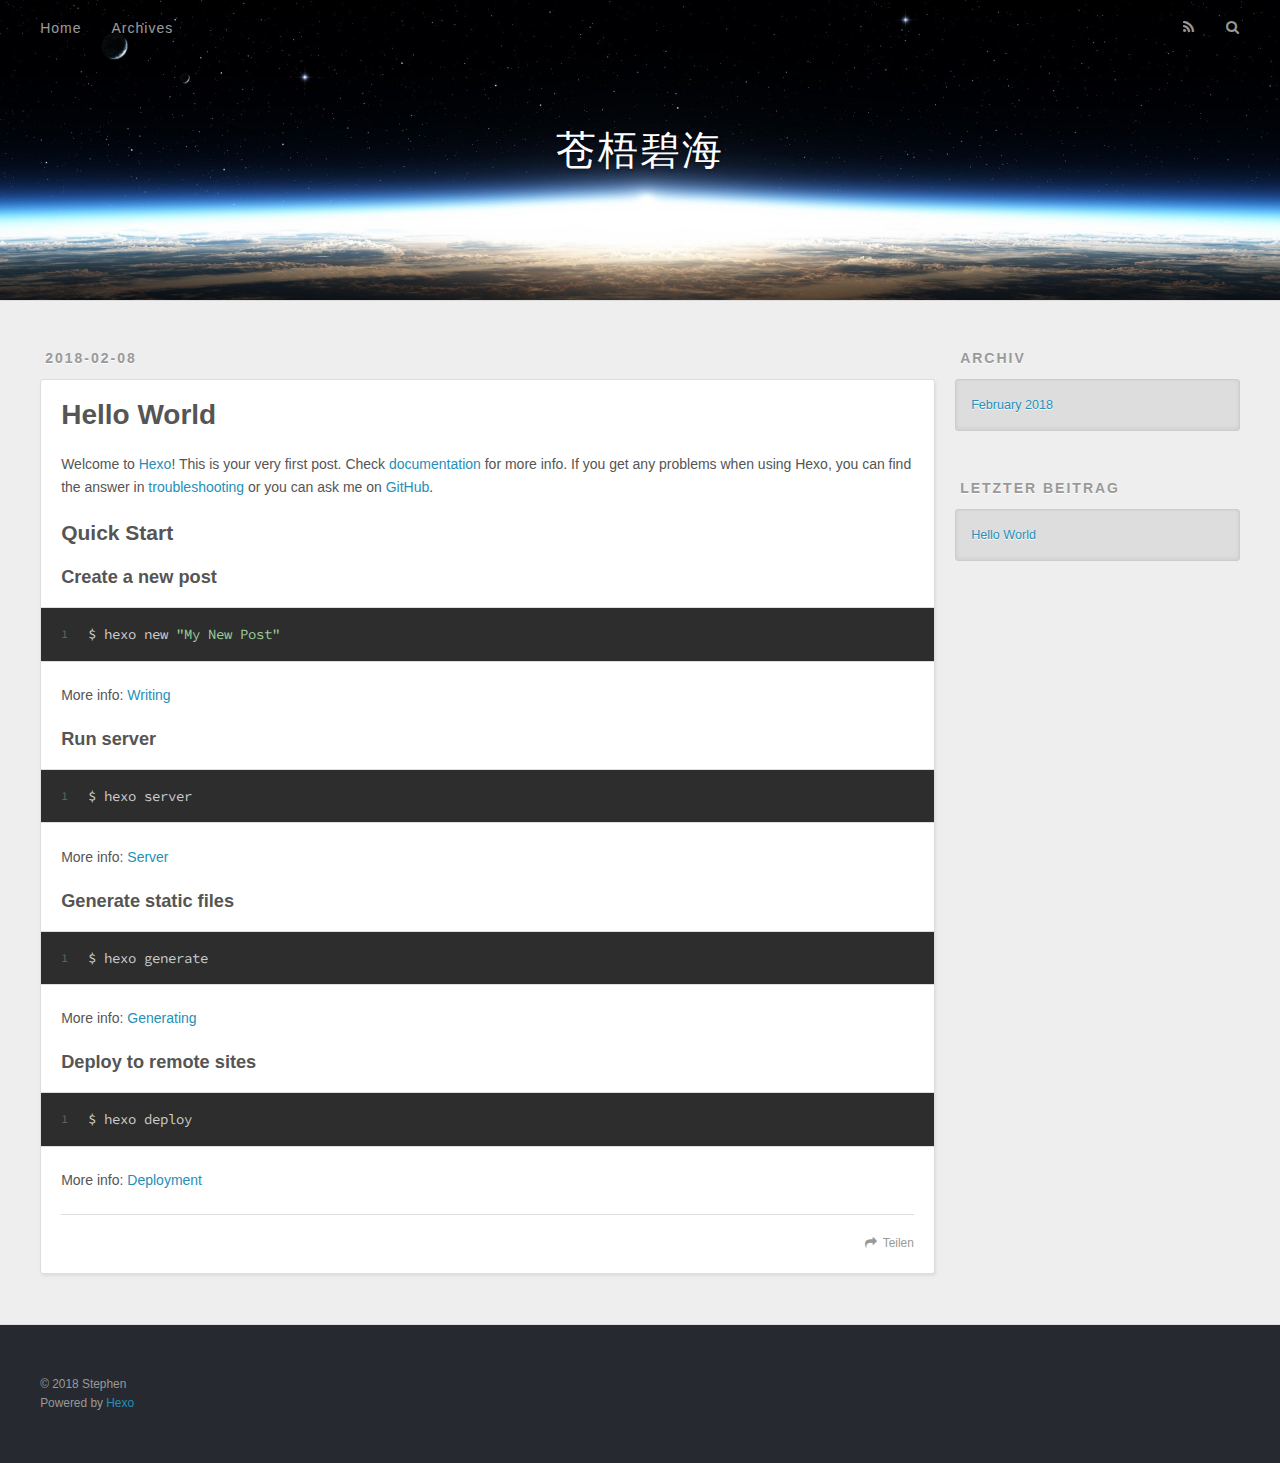
==== index.html @ 87d60677 "Site updated: 2018-02-08 06:42:34" ====
<!DOCTYPE html>
<html>
<head>
  <meta charset="utf-8">
  

  
  <title>苍梧碧海</title>
  <meta name="viewport" content="width=device-width, initial-scale=1, maximum-scale=1">
  <meta property="og:type" content="website">
<meta property="og:title" content="苍梧碧海">
<meta property="og:url" content="http://yoursite.com/index.html">
<meta property="og:site_name" content="苍梧碧海">
<meta name="twitter:card" content="summary">
<meta name="twitter:title" content="苍梧碧海">
  
    <link rel="alternate" href="/atom.xml" title="苍梧碧海" type="application/atom+xml">
  
  
    <link rel="icon" href="/favicon.png">
  
  
    <link href="//fonts.googleapis.com/css?family=Source+Code+Pro" rel="stylesheet" type="text/css">
  
  <link rel="stylesheet" href="/css/style.css">
</head>

<body>
  <div id="container">
    <div id="wrap">
      <header id="header">
  <div id="banner"></div>
  <div id="header-outer" class="outer">
    <div id="header-title" class="inner">
      <h1 id="logo-wrap">
        <a href="/" id="logo">苍梧碧海</a>
      </h1>
      
    </div>
    <div id="header-inner" class="inner">
      <nav id="main-nav">
        <a id="main-nav-toggle" class="nav-icon"></a>
        
          <a class="main-nav-link" href="/">Home</a>
        
          <a class="main-nav-link" href="/archives">Archives</a>
        
      </nav>
      <nav id="sub-nav">
        
          <a id="nav-rss-link" class="nav-icon" href="/atom.xml" title="RSS Feed"></a>
        
        <a id="nav-search-btn" class="nav-icon" title="Suche"></a>
      </nav>
      <div id="search-form-wrap">
        <form action="//google.com/search" method="get" accept-charset="UTF-8" class="search-form"><input type="search" name="q" class="search-form-input" placeholder="Search"><button type="submit" class="search-form-submit">&#xF002;</button><input type="hidden" name="sitesearch" value="http://yoursite.com"></form>
      </div>
    </div>
  </div>
</header>
      <div class="outer">
        <section id="main">
  
    <article id="post-hello-world" class="article article-type-post" itemscope itemprop="blogPost">
  <div class="article-meta">
    <a href="/2018/02/08/hello-world/" class="article-date">
  <time datetime="2018-02-08T14:35:52.456Z" itemprop="datePublished">2018-02-08</time>
</a>
    
  </div>
  <div class="article-inner">
    
    
      <header class="article-header">
        
  
    <h1 itemprop="name">
      <a class="article-title" href="/2018/02/08/hello-world/">Hello World</a>
    </h1>
  

      </header>
    
    <div class="article-entry" itemprop="articleBody">
      
        <p>Welcome to <a href="https://hexo.io/" target="_blank" rel="noopener">Hexo</a>! This is your very first post. Check <a href="https://hexo.io/docs/" target="_blank" rel="noopener">documentation</a> for more info. If you get any problems when using Hexo, you can find the answer in <a href="https://hexo.io/docs/troubleshooting.html" target="_blank" rel="noopener">troubleshooting</a> or you can ask me on <a href="https://github.com/hexojs/hexo/issues" target="_blank" rel="noopener">GitHub</a>.</p>
<h2 id="Quick-Start"><a href="#Quick-Start" class="headerlink" title="Quick Start"></a>Quick Start</h2><h3 id="Create-a-new-post"><a href="#Create-a-new-post" class="headerlink" title="Create a new post"></a>Create a new post</h3><figure class="highlight bash"><table><tr><td class="gutter"><pre><span class="line">1</span><br></pre></td><td class="code"><pre><span class="line">$ hexo new <span class="string">"My New Post"</span></span><br></pre></td></tr></table></figure>
<p>More info: <a href="https://hexo.io/docs/writing.html" target="_blank" rel="noopener">Writing</a></p>
<h3 id="Run-server"><a href="#Run-server" class="headerlink" title="Run server"></a>Run server</h3><figure class="highlight bash"><table><tr><td class="gutter"><pre><span class="line">1</span><br></pre></td><td class="code"><pre><span class="line">$ hexo server</span><br></pre></td></tr></table></figure>
<p>More info: <a href="https://hexo.io/docs/server.html" target="_blank" rel="noopener">Server</a></p>
<h3 id="Generate-static-files"><a href="#Generate-static-files" class="headerlink" title="Generate static files"></a>Generate static files</h3><figure class="highlight bash"><table><tr><td class="gutter"><pre><span class="line">1</span><br></pre></td><td class="code"><pre><span class="line">$ hexo generate</span><br></pre></td></tr></table></figure>
<p>More info: <a href="https://hexo.io/docs/generating.html" target="_blank" rel="noopener">Generating</a></p>
<h3 id="Deploy-to-remote-sites"><a href="#Deploy-to-remote-sites" class="headerlink" title="Deploy to remote sites"></a>Deploy to remote sites</h3><figure class="highlight bash"><table><tr><td class="gutter"><pre><span class="line">1</span><br></pre></td><td class="code"><pre><span class="line">$ hexo deploy</span><br></pre></td></tr></table></figure>
<p>More info: <a href="https://hexo.io/docs/deployment.html" target="_blank" rel="noopener">Deployment</a></p>

      
    </div>
    <footer class="article-footer">
      <a data-url="http://yoursite.com/2018/02/08/hello-world/" data-id="cjdem409n00002yjxhr5o41yg" class="article-share-link">Teilen</a>
      
      
    </footer>
  </div>
  
</article>


  


</section>
        
          <aside id="sidebar">
  
    

  
    

  
    
  
    
  <div class="widget-wrap">
    <h3 class="widget-title">Archiv</h3>
    <div class="widget">
      <ul class="archive-list"><li class="archive-list-item"><a class="archive-list-link" href="/archives/2018/02/">February 2018</a></li></ul>
    </div>
  </div>


  
    
  <div class="widget-wrap">
    <h3 class="widget-title">letzter Beitrag</h3>
    <div class="widget">
      <ul>
        
          <li>
            <a href="/2018/02/08/hello-world/">Hello World</a>
          </li>
        
      </ul>
    </div>
  </div>

  
</aside>
        
      </div>
      <footer id="footer">
  
  <div class="outer">
    <div id="footer-info" class="inner">
      &copy; 2018 Stephen<br>
      Powered by <a href="http://hexo.io/" target="_blank">Hexo</a>
    </div>
  </div>
</footer>
    </div>
    <nav id="mobile-nav">
  
    <a href="/" class="mobile-nav-link">Home</a>
  
    <a href="/archives" class="mobile-nav-link">Archives</a>
  
</nav>
    

<script src="//ajax.googleapis.com/ajax/libs/jquery/2.0.3/jquery.min.js"></script>


  <link rel="stylesheet" href="/fancybox/jquery.fancybox.css">
  <script src="/fancybox/jquery.fancybox.pack.js"></script>


<script src="/js/script.js"></script>



  </div>
</body>
</html>
---- css/style.css ----
body {
  width: 100%;
}
body:before,
body:after {
  content: "";
  display: table;
}
body:after {
  clear: both;
}
html,
body,
div,
span,
applet,
object,
iframe,
h1,
h2,
h3,
h4,
h5,
h6,
p,
blockquote,
pre,
a,
abbr,
acronym,
address,
big,
cite,
code,
del,
dfn,
em,
img,
ins,
kbd,
q,
s,
samp,
small,
strike,
strong,
sub,
sup,
tt,
var,
dl,
dt,
dd,
ol,
ul,
li,
fieldset,
form,
label,
legend,
table,
caption,
tbody,
tfoot,
thead,
tr,
th,
td {
  margin: 0;
  padding: 0;
  border: 0;
  outline: 0;
  font-weight: inherit;
  font-style: inherit;
  font-family: inherit;
  font-size: 100%;
  vertical-align: baseline;
}
body {
  line-height: 1;
  color: #000;
  background: #fff;
}
ol,
ul {
  list-style: none;
}
table {
  border-collapse: separate;
  border-spacing: 0;
  vertical-align: middle;
}
caption,
th,
td {
  text-align: left;
  font-weight: normal;
  vertical-align: middle;
}
a img {
  border: none;
}
input,
button {
  margin: 0;
  padding: 0;
}
input::-moz-focus-inner,
button::-moz-focus-inner {
  border: 0;
  padding: 0;
}
@font-face {
  font-family: FontAwesome;
  font-style: normal;
  font-weight: normal;
  src: url("fonts/fontawesome-webfont.eot?v=#4.0.3");
  src: url("fonts/fontawesome-webfont.eot?#iefix&v=#4.0.3") format("embedded-opentype"), url("fonts/fontawesome-webfont.woff?v=#4.0.3") format("woff"), url("fonts/fontawesome-webfont.ttf?v=#4.0.3") format("truetype"), url("fonts/fontawesome-webfont.svg#fontawesomeregular?v=#4.0.3") format("svg");
}
html,
body,
#container {
  height: 100%;
}
body {
  background: #eee;
  font: 14px -apple-system, BlinkMacSystemFont, "Segoe UI", "Roboto", "Oxygen", "Ubuntu", "Cantarell", "Fira Sans", "Droid Sans", "Helvetica Neue", sans-serif;
  -webkit-text-size-adjust: 100%;
}
.outer {
  max-width: 1220px;
  margin: 0 auto;
  padding: 0 20px;
}
.outer:before,
.outer:after {
  content: "";
  display: table;
}
.outer:after {
  clear: both;
}
.inner {
  display: inline;
  float: left;
  width: 98.33333333333333%;
  margin: 0 0.833333333333333%;
}
.left,
.alignleft {
  float: left;
}
.right,
.alignright {
  float: right;
}
.clear {
  clear: both;
}
#container {
  position: relative;
}
.mobile-nav-on {
  overflow: hidden;
}
#wrap {
  height: 100%;
  width: 100%;
  position: absolute;
  top: 0;
  left: 0;
  -webkit-transition: 0.2s ease-out;
  -moz-transition: 0.2s ease-out;
  -ms-transition: 0.2s ease-out;
  transition: 0.2s ease-out;
  z-index: 1;
  background: #eee;
}
.mobile-nav-on #wrap {
  left: 280px;
}
@media screen and (min-width: 768px) {
  #main {
    display: inline;
    float: left;
    width: 73.33333333333333%;
    margin: 0 0.833333333333333%;
  }
}
.article-date,
.article-category-link,
.archive-year,
.widget-title {
  text-decoration: none;
  text-transform: uppercase;
  letter-spacing: 2px;
  color: #999;
  margin-bottom: 1em;
  margin-left: 5px;
  line-height: 1em;
  text-shadow: 0 1px #fff;
  font-weight: bold;
}
.article-inner,
.archive-article-inner {
  background: #fff;
  -webkit-box-shadow: 1px 2px 3px #ddd;
  box-shadow: 1px 2px 3px #ddd;
  border: 1px solid #ddd;
  border-radius: 3px;
}
.article-entry h1,
.widget h1 {
  font-size: 2em;
}
.article-entry h2,
.widget h2 {
  font-size: 1.5em;
}
.article-entry h3,
.widget h3 {
  font-size: 1.3em;
}
.article-entry h4,
.widget h4 {
  font-size: 1.2em;
}
.article-entry h5,
.widget h5 {
  font-size: 1em;
}
.article-entry h6,
.widget h6 {
  font-size: 1em;
  color: #999;
}
.article-entry hr,
.widget hr {
  border: 1px dashed #ddd;
}
.article-entry strong,
.widget strong {
  font-weight: bold;
}
.article-entry em,
.widget em,
.article-entry cite,
.widget cite {
  font-style: italic;
}
.article-entry sup,
.widget sup,
.article-entry sub,
.widget sub {
  font-size: 0.75em;
  line-height: 0;
  position: relative;
  vertical-align: baseline;
}
.article-entry sup,
.widget sup {
  top: -0.5em;
}
.article-entry sub,
.widget sub {
  bottom: -0.2em;
}
.article-entry small,
.widget small {
  font-size: 0.85em;
}
.article-entry acronym,
.widget acronym,
.article-entry abbr,
.widget abbr {
  border-bottom: 1px dotted;
}
.article-entry ul,
.widget ul,
.article-entry ol,
.widget ol,
.article-entry dl,
.widget dl {
  margin: 0 20px;
  line-height: 1.6em;
}
.article-entry ul ul,
.widget ul ul,
.article-entry ol ul,
.widget ol ul,
.article-entry ul ol,
.widget ul ol,
.article-entry ol ol,
.widget ol ol {
  margin-top: 0;
  margin-bottom: 0;
}
.article-entry ul,
.widget ul {
  list-style: disc;
}
.article-entry ol,
.widget ol {
  list-style: decimal;
}
.article-entry dt,
.widget dt {
  font-weight: bold;
}
#header {
  height: 300px;
  position: relative;
  border-bottom: 1px solid #ddd;
}
#header:before,
#header:after {
  content: "";
  position: absolute;
  left: 0;
  right: 0;
  height: 40px;
}
#header:before {
  top: 0;
  background: -webkit-linear-gradient(rgba(0,0,0,0.2), transparent);
  background: -moz-linear-gradient(rgba(0,0,0,0.2), transparent);
  background: -ms-linear-gradient(rgba(0,0,0,0.2), transparent);
  background: linear-gradient(rgba(0,0,0,0.2), transparent);
}
#header:after {
  bottom: 0;
  background: -webkit-linear-gradient(transparent, rgba(0,0,0,0.2));
  background: -moz-linear-gradient(transparent, rgba(0,0,0,0.2));
  background: -ms-linear-gradient(transparent, rgba(0,0,0,0.2));
  background: linear-gradient(transparent, rgba(0,0,0,0.2));
}
#header-outer {
  height: 100%;
  position: relative;
}
#header-inner {
  position: relative;
  overflow: hidden;
}
#banner {
  position: absolute;
  top: 0;
  left: 0;
  width: 100%;
  height: 100%;
  background: url("images/banner.jpg") center #000;
  -webkit-background-size: cover;
  -moz-background-size: cover;
  background-size: cover;
  z-index: -1;
}
#header-title {
  text-align: center;
  height: 40px;
  position: absolute;
  top: 50%;
  left: 0;
  margin-top: -20px;
}
#logo,
#subtitle {
  text-decoration: none;
  color: #fff;
  font-weight: 300;
  text-shadow: 0 1px 4px rgba(0,0,0,0.3);
}
#logo {
  font-size: 40px;
  line-height: 40px;
  letter-spacing: 2px;
}
#subtitle {
  font-size: 16px;
  line-height: 16px;
  letter-spacing: 1px;
}
#subtitle-wrap {
  margin-top: 16px;
}
#main-nav {
  float: left;
  margin-left: -15px;
}
.nav-icon,
.main-nav-link {
  float: left;
  color: #fff;
  opacity: 0.6;
  text-decoration: none;
  text-shadow: 0 1px rgba(0,0,0,0.2);
  -webkit-transition: opacity 0.2s;
  -moz-transition: opacity 0.2s;
  -ms-transition: opacity 0.2s;
  transition: opacity 0.2s;
  display: block;
  padding: 20px 15px;
}
.nav-icon:hover,
.main-nav-link:hover {
  opacity: 1;
}
.nav-icon {
  font-family: FontAwesome;
  text-align: center;
  font-size: 14px;
  width: 14px;
  height: 14px;
  padding: 20px 15px;
  position: relative;
  cursor: pointer;
}
.main-nav-link {
  font-weight: 300;
  letter-spacing: 1px;
}
@media screen and (max-width: 479px) {
  .main-nav-link {
    display: none;
  }
}
#main-nav-toggle {
  display: none;
}
#main-nav-toggle:before {
  content: "\f0c9";
}
@media screen and (max-width: 479px) {
  #main-nav-toggle {
    display: block;
  }
}
#sub-nav {
  float: right;
  margin-right: -15px;
}
#nav-rss-link:before {
  content: "\f09e";
}
#nav-search-btn:before {
  content: "\f002";
}
#search-form-wrap {
  position: absolute;
  top: 15px;
  width: 150px;
  height: 30px;
  right: -150px;
  opacity: 0;
  -webkit-transition: 0.2s ease-out;
  -moz-transition: 0.2s ease-out;
  -ms-transition: 0.2s ease-out;
  transition: 0.2s ease-out;
}
#search-form-wrap.on {
  opacity: 1;
  right: 0;
}
@media screen and (max-width: 479px) {
  #search-form-wrap {
    width: 100%;
    right: -100%;
  }
}
.search-form {
  position: absolute;
  top: 0;
  left: 0;
  right: 0;
  background: #fff;
  padding: 5px 15px;
  border-radius: 15px;
  -webkit-box-shadow: 0 0 10px rgba(0,0,0,0.3);
  box-shadow: 0 0 10px rgba(0,0,0,0.3);
}
.search-form-input {
  border: none;
  background: none;
  color: #555;
  width: 100%;
  font: 13px -apple-system, BlinkMacSystemFont, "Segoe UI", "Roboto", "Oxygen", "Ubuntu", "Cantarell", "Fira Sans", "Droid Sans", "Helvetica Neue", sans-serif;
  outline: none;
}
.search-form-input::-webkit-search-results-decoration,
.search-form-input::-webkit-search-cancel-button {
  -webkit-appearance: none;
}
.search-form-submit {
  position: absolute;
  top: 50%;
  right: 10px;
  margin-top: -7px;
  font: 13px FontAwesome;
  border: none;
  background: none;
  color: #bbb;
  cursor: pointer;
}
.search-form-submit:hover,
.search-form-submit:focus {
  color: #777;
}
.article {
  margin: 50px 0;
}
.article-inner {
  overflow: hidden;
}
.article-meta:before,
.article-meta:after {
  content: "";
  display: table;
}
.article-meta:after {
  clear: both;
}
.article-date {
  float: left;
}
.article-category {
  float: left;
  line-height: 1em;
  color: #ccc;
  text-shadow: 0 1px #fff;
  margin-left: 8px;
}
.article-category:before {
  content: "\2022";
}
.article-category-link {
  margin: 0 12px 1em;
}
.article-header {
  padding: 20px 20px 0;
}
.article-title {
  text-decoration: none;
  font-size: 2em;
  font-weight: bold;
  color: #555;
  line-height: 1.1em;
  -webkit-transition: color 0.2s;
  -moz-transition: color 0.2s;
  -ms-transition: color 0.2s;
  transition: color 0.2s;
}
a.article-title:hover {
  color: #258fb8;
}
.article-entry {
  color: #555;
  padding: 0 20px;
}
.article-entry:before,
.article-entry:after {
  content: "";
  display: table;
}
.article-entry:after {
  clear: both;
}
.article-entry p,
.article-entry table {
  line-height: 1.6em;
  margin: 1.6em 0;
}
.article-entry h1,
.article-entry h2,
.article-entry h3,
.article-entry h4,
.article-entry h5,
.article-entry h6 {
  font-weight: bold;
}
.article-entry h1,
.article-entry h2,
.article-entry h3,
.article-entry h4,
.article-entry h5,
.article-entry h6 {
  line-height: 1.1em;
  margin: 1.1em 0;
}
.article-entry a {
  color: #258fb8;
  text-decoration: none;
}
.article-entry a:hover {
  text-decoration: underline;
}
.article-entry ul,
.article-entry ol,
.article-entry dl {
  margin-top: 1.6em;
  margin-bottom: 1.6em;
}
.article-entry img,
.article-entry video {
  max-width: 100%;
  height: auto;
  display: block;
  margin: auto;
}
.article-entry iframe {
  border: none;
}
.article-entry table {
  width: 100%;
  border-collapse: collapse;
  border-spacing: 0;
}
.article-entry th {
  font-weight: bold;
  border-bottom: 3px solid #ddd;
  padding-bottom: 0.5em;
}
.article-entry td {
  border-bottom: 1px solid #ddd;
  padding: 10px 0;
}
.article-entry blockquote {
  font-family: Georgia, "Times New Roman", serif;
  font-size: 1.4em;
  margin: 1.6em 20px;
  text-align: center;
}
.article-entry blockquote footer {
  font-size: 14px;
  margin: 1.6em 0;
  font-family: -apple-system, BlinkMacSystemFont, "Segoe UI", "Roboto", "Oxygen", "Ubuntu", "Cantarell", "Fira Sans", "Droid Sans", "Helvetica Neue", sans-serif;
}
.article-entry blockquote footer cite:before {
  content: "—";
  padding: 0 0.5em;
}
.article-entry .pullquote {
  text-align: left;
  width: 45%;
  margin: 0;
}
.article-entry .pullquote.left {
  margin-left: 0.5em;
  margin-right: 1em;
}
.article-entry .pullquote.right {
  margin-right: 0.5em;
  margin-left: 1em;
}
.article-entry .caption {
  color: #999;
  display: block;
  font-size: 0.9em;
  margin-top: 0.5em;
  position: relative;
  text-align: center;
}
.article-entry .video-container {
  position: relative;
  padding-top: 56.25%;
  height: 0;
  overflow: hidden;
}
.article-entry .video-container iframe,
.article-entry .video-container object,
.article-entry .video-container embed {
  position: absolute;
  top: 0;
  left: 0;
  width: 100%;
  height: 100%;
  margin-top: 0;
}
.article-more-link a {
  display: inline-block;
  line-height: 1em;
  padding: 6px 15px;
  border-radius: 15px;
  background: #eee;
  color: #999;
  text-shadow: 0 1px #fff;
  text-decoration: none;
}
.article-more-link a:hover {
  background: #258fb8;
  color: #fff;
  text-decoration: none;
  text-shadow: 0 1px #1e7293;
}
.article-footer {
  font-size: 0.85em;
  line-height: 1.6em;
  border-top: 1px solid #ddd;
  padding-top: 1.6em;
  margin: 0 20px 20px;
}
.article-footer:before,
.article-footer:after {
  content: "";
  display: table;
}
.article-footer:after {
  clear: both;
}
.article-footer a {
  color: #999;
  text-decoration: none;
}
.article-footer a:hover {
  color: #555;
}
.article-tag-list-item {
  float: left;
  margin-right: 10px;
}
.article-tag-list-link:before {
  content: "#";
}
.article-comment-link {
  float: right;
}
.article-comment-link:before {
  content: "\f075";
  font-family: FontAwesome;
  padding-right: 8px;
}
.article-share-link {
  cursor: pointer;
  float: right;
  margin-left: 20px;
}
.article-share-link:before {
  content: "\f064";
  font-family: FontAwesome;
  padding-right: 6px;
}
#article-nav {
  position: relative;
}
#article-nav:before,
#article-nav:after {
  content: "";
  display: table;
}
#article-nav:after {
  clear: both;
}
@media screen and (min-width: 768px) {
  #article-nav {
    margin: 50px 0;
  }
  #article-nav:before {
    width: 8px;
    height: 8px;
    position: absolute;
    top: 50%;
    left: 50%;
    margin-top: -4px;
    margin-left: -4px;
    content: "";
    border-radius: 50%;
    background: #ddd;
    -webkit-box-shadow: 0 1px 2px #fff;
    box-shadow: 0 1px 2px #fff;
  }
}
.article-nav-link-wrap {
  text-decoration: none;
  text-shadow: 0 1px #fff;
  color: #999;
  -webkit-box-sizing: border-box;
  -moz-box-sizing: border-box;
  box-sizing: border-box;
  margin-top: 50px;
  text-align: center;
  display: block;
}
.article-nav-link-wrap:hover {
  color: #555;
}
@media screen and (min-width: 768px) {
  .article-nav-link-wrap {
    width: 50%;
    margin-top: 0;
  }
}
@media screen and (min-width: 768px) {
  #article-nav-newer {
    float: left;
    text-align: right;
    padding-right: 20px;
  }
}
@media screen and (min-width: 768px) {
  #article-nav-older {
    float: right;
    text-align: left;
    padding-left: 20px;
  }
}
.article-nav-caption {
  text-transform: uppercase;
  letter-spacing: 2px;
  color: #ddd;
  line-height: 1em;
  font-weight: bold;
}
#article-nav-newer .article-nav-caption {
  margin-right: -2px;
}
.article-nav-title {
  font-size: 0.85em;
  line-height: 1.6em;
  margin-top: 0.5em;
}
.article-share-box {
  position: absolute;
  display: none;
  background: #fff;
  -webkit-box-shadow: 1px 2px 10px rgba(0,0,0,0.2);
  box-shadow: 1px 2px 10px rgba(0,0,0,0.2);
  border-radius: 3px;
  margin-left: -145px;
  overflow: hidden;
  z-index: 1;
}
.article-share-box.on {
  display: block;
}
.article-share-input {
  width: 100%;
  background: none;
  -webkit-box-sizing: border-box;
  -moz-box-sizing: border-box;
  box-sizing: border-box;
  font: 14px -apple-system, BlinkMacSystemFont, "Segoe UI", "Roboto", "Oxygen", "Ubuntu", "Cantarell", "Fira Sans", "Droid Sans", "Helvetica Neue", sans-serif;
  padding: 0 15px;
  color: #555;
  outline: none;
  border: 1px solid #ddd;
  border-radius: 3px 3px 0 0;
  height: 36px;
  line-height: 36px;
}
.article-share-links {
  background: #eee;
}
.article-share-links:before,
.article-share-links:after {
  content: "";
  display: table;
}
.article-share-links:after {
  clear: both;
}
.article-share-twitter,
.article-share-facebook,
.article-share-pinterest,
.article-share-google {
  width: 50px;
  height: 36px;
  display: block;
  float: left;
  position: relative;
  color: #999;
  text-shadow: 0 1px #fff;
}
.article-share-twitter:before,
.article-share-facebook:before,
.article-share-pinterest:before,
.article-share-google:before {
  font-size: 20px;
  font-family: FontAwesome;
  width: 20px;
  height: 20px;
  position: absolute;
  top: 50%;
  left: 50%;
  margin-top: -10px;
  margin-left: -10px;
  text-align: center;
}
.article-share-twitter:hover,
.article-share-facebook:hover,
.article-share-pinterest:hover,
.article-share-google:hover {
  color: #fff;
}
.article-share-twitter:before {
  content: "\f099";
}
.article-share-twitter:hover {
  background: #00aced;
  text-shadow: 0 1px #008abe;
}
.article-share-facebook:before {
  content: "\f09a";
}
.article-share-facebook:hover {
  background: #3b5998;
  text-shadow: 0 1px #2f477a;
}
.article-share-pinterest:before {
  content: "\f0d2";
}
.article-share-pinterest:hover {
  background: #cb2027;
  text-shadow: 0 1px #a21a1f;
}
.article-share-google:before {
  content: "\f0d5";
}
.article-share-google:hover {
  background: #dd4b39;
  text-shadow: 0 1px #be3221;
}
.article-gallery {
  background: #000;
  position: relative;
}
.article-gallery-photos {
  position: relative;
  overflow: hidden;
}
.article-gallery-img {
  display: none;
  max-width: 100%;
}
.article-gallery-img:first-child {
  display: block;
}
.article-gallery-img.loaded {
  position: absolute;
  display: block;
}
.article-gallery-img img {
  display: block;
  max-width: 100%;
  margin: 0 auto;
}
#comments {
  background: #fff;
  -webkit-box-shadow: 1px 2px 3px #ddd;
  box-shadow: 1px 2px 3px #ddd;
  padding: 20px;
  border: 1px solid #ddd;
  border-radius: 3px;
  margin: 50px 0;
}
#comments a {
  color: #258fb8;
}
.archives-wrap {
  margin: 50px 0;
}
.archives:before,
.archives:after {
  content: "";
  display: table;
}
.archives:after {
  clear: both;
}
.archive-year-wrap {
  margin-bottom: 1em;
}
.archives {
  -webkit-column-gap: 10px;
  -moz-column-gap: 10px;
  column-gap: 10px;
}
@media screen and (min-width: 480px) and (max-width: 767px) {
  .archives {
    -webkit-column-count: 2;
    -moz-column-count: 2;
    column-count: 2;
  }
}
@media screen and (min-width: 768px) {
  .archives {
    -webkit-column-count: 3;
    -moz-column-count: 3;
    column-count: 3;
  }
}
.archive-article {
  -webkit-column-break-inside: avoid;
  page-break-inside: avoid;
  overflow: hidden;
  break-inside: avoid-column;
}
.archive-article-inner {
  padding: 10px;
  margin-bottom: 15px;
}
.archive-article-title {
  text-decoration: none;
  font-weight: bold;
  color: #555;
  -webkit-transition: color 0.2s;
  -moz-transition: color 0.2s;
  -ms-transition: color 0.2s;
  transition: color 0.2s;
  line-height: 1.6em;
}
.archive-article-title:hover {
  color: #258fb8;
}
.archive-article-footer {
  margin-top: 1em;
}
.archive-article-date {
  color: #999;
  text-decoration: none;
  font-size: 0.85em;
  line-height: 1em;
  margin-bottom: 0.5em;
  display: block;
}
#page-nav {
  margin: 50px auto;
  background: #fff;
  -webkit-box-shadow: 1px 2px 3px #ddd;
  box-shadow: 1px 2px 3px #ddd;
  border: 1px solid #ddd;
  border-radius: 3px;
  text-align: center;
  color: #999;
  overflow: hidden;
}
#page-nav:before,
#page-nav:after {
  content: "";
  display: table;
}
#page-nav:after {
  clear: both;
}
#page-nav a,
#page-nav span {
  padding: 10px 20px;
  line-height: 1;
  height: 2ex;
}
#page-nav a {
  color: #999;
  text-decoration: none;
}
#page-nav a:hover {
  background: #999;
  color: #fff;
}
#page-nav .prev {
  float: left;
}
#page-nav .next {
  float: right;
}
#page-nav .page-number {
  display: inline-block;
}
@media screen and (max-width: 479px) {
  #page-nav .page-number {
    display: none;
  }
}
#page-nav .current {
  color: #555;
  font-weight: bold;
}
#page-nav .space {
  color: #ddd;
}
#footer {
  background: #262a30;
  padding: 50px 0;
  border-top: 1px solid #ddd;
  color: #999;
}
#footer a {
  color: #258fb8;
  text-decoration: none;
}
#footer a:hover {
  text-decoration: underline;
}
#footer-info {
  line-height: 1.6em;
  font-size: 0.85em;
}
.article-entry pre,
.article-entry .highlight {
  background: #2d2d2d;
  margin: 0 -20px;
  padding: 15px 20px;
  border-style: solid;
  border-color: #ddd;
  border-width: 1px 0;
  overflow: auto;
  color: #ccc;
  line-height: 22.400000000000002px;
}
.article-entry .highlight .gutter pre,
.article-entry .gist .gist-file .gist-data .line-numbers {
  color: #666;
  font-size: 0.85em;
}
.article-entry pre,
.article-entry code {
  font-family: "Source Code Pro", Consolas, Monaco, Menlo, Consolas, monospace;
}
.article-entry code {
  background: #eee;
  text-shadow: 0 1px #fff;
  padding: 0 0.3em;
}
.article-entry pre code {
  background: none;
  text-shadow: none;
  padding: 0;
}
.article-entry .highlight pre {
  border: none;
  margin: 0;
  padding: 0;
}
.article-entry .highlight table {
  margin: 0;
  width: auto;
}
.article-entry .highlight td {
  border: none;
  padding: 0;
}
.article-entry .highlight figcaption {
  font-size: 0.85em;
  color: #999;
  line-height: 1em;
  margin-bottom: 1em;
}
.article-entry .highlight figcaption:before,
.article-entry .highlight figcaption:after {
  content: "";
  display: table;
}
.article-entry .highlight figcaption:after {
  clear: both;
}
.article-entry .highlight figcaption a {
  float: right;
}
.article-entry .highlight .gutter pre {
  text-align: right;
  padding-right: 20px;
}
.article-entry .highlight .line {
  height: 22.400000000000002px;
}
.article-entry .highlight .line.marked {
  background: #515151;
}
.article-entry .gist {
  margin: 0 -20px;
  border-style: solid;
  border-color: #ddd;
  border-width: 1px 0;
  background: #2d2d2d;
  padding: 15px 20px 15px 0;
}
.article-entry .gist .gist-file {
  border: none;
  font-family: "Source Code Pro", Consolas, Monaco, Menlo, Consolas, monospace;
  margin: 0;
}
.article-entry .gist .gist-file .gist-data {
  background: none;
  border: none;
}
.article-entry .gist .gist-file .gist-data .line-numbers {
  background: none;
  border: none;
  padding: 0 20px 0 0;
}
.article-entry .gist .gist-file .gist-data .line-data {
  padding: 0 !important;
}
.article-entry .gist .gist-file .highlight {
  margin: 0;
  padding: 0;
  border: none;
}
.article-entry .gist .gist-file .gist-meta {
  background: #2d2d2d;
  color: #999;
  font: 0.85em -apple-system, BlinkMacSystemFont, "Segoe UI", "Roboto", "Oxygen", "Ubuntu", "Cantarell", "Fira Sans", "Droid Sans", "Helvetica Neue", sans-serif;
  text-shadow: 0 0;
  padding: 0;
  margin-top: 1em;
  margin-left: 20px;
}
.article-entry .gist .gist-file .gist-meta a {
  color: #258fb8;
  font-weight: normal;
}
.article-entry .gist .gist-file .gist-meta a:hover {
  text-decoration: underline;
}
pre .comment,
pre .title {
  color: #999;
}
pre .variable,
pre .attribute,
pre .tag,
pre .regexp,
pre .ruby .constant,
pre .xml .tag .title,
pre .xml .pi,
pre .xml .doctype,
pre .html .doctype,
pre .css .id,
pre .css .class,
pre .css .pseudo {
  color: #f2777a;
}
pre .number,
pre .preprocessor,
pre .built_in,
pre .literal,
pre .params,
pre .constant {
  color: #f99157;
}
pre .class,
pre .ruby .class .title,
pre .css .rules .attribute {
  color: #9c9;
}
pre .string,
pre .value,
pre .inheritance,
pre .header,
pre .ruby .symbol,
pre .xml .cdata {
  color: #9c9;
}
pre .css .hexcolor {
  color: #6cc;
}
pre .function,
pre .python .decorator,
pre .python .title,
pre .ruby .function .title,
pre .ruby .title .keyword,
pre .perl .sub,
pre .javascript .title,
pre .coffeescript .title {
  color: #69c;
}
pre .keyword,
pre .javascript .function {
  color: #c9c;
}
@media screen and (max-width: 479px) {
  #mobile-nav {
    position: absolute;
    top: 0;
    left: 0;
    width: 280px;
    height: 100%;
    background: #191919;
    border-right: 1px solid #fff;
  }
}
@media screen and (max-width: 479px) {
  .mobile-nav-link {
    display: block;
    color: #999;
    text-decoration: none;
    padding: 15px 20px;
    font-weight: bold;
  }
  .mobile-nav-link:hover {
    color: #fff;
  }
}
@media screen and (min-width: 768px) {
  #sidebar {
    display: inline;
    float: left;
    width: 23.333333333333332%;
    margin: 0 0.833333333333333%;
  }
}
.widget-wrap {
  margin: 50px 0;
}
.widget {
  color: #777;
  text-shadow: 0 1px #fff;
  background: #ddd;
  -webkit-box-shadow: 0 -1px 4px #ccc inset;
  box-shadow: 0 -1px 4px #ccc inset;
  border: 1px solid #ccc;
  padding: 15px;
  border-radius: 3px;
}
.widget a {
  color: #258fb8;
  text-decoration: none;
}
.widget a:hover {
  text-decoration: underline;
}
.widget ul ul,
.widget ol ul,
.widget dl ul,
.widget ul ol,
.widget ol ol,
.widget dl ol,
.widget ul dl,
.widget ol dl,
.widget dl dl {
  margin-left: 15px;
  list-style: disc;
}
.widget {
  line-height: 1.6em;
  word-wrap: break-word;
  font-size: 0.9em;
}
.widget ul,
.widget ol {
  list-style: none;
  margin: 0;
}
.widget ul ul,
.widget ol ul,
.widget ul ol,
.widget ol ol {
  margin: 0 20px;
}
.widget ul ul,
.widget ol ul {
  list-style: disc;
}
.widget ul ol,
.widget ol ol {
  list-style: decimal;
}
.category-list-count,
.tag-list-count,
.archive-list-count {
  padding-left: 5px;
  color: #999;
  font-size: 0.85em;
}
.category-list-count:before,
.tag-list-count:before,
.archive-list-count:before {
  content: "(";
}
.category-list-count:after,
.tag-list-count:after,
.archive-list-count:after {
  content: ")";
}
.tagcloud a {
  margin-right: 5px;
  display: inline-block;
}
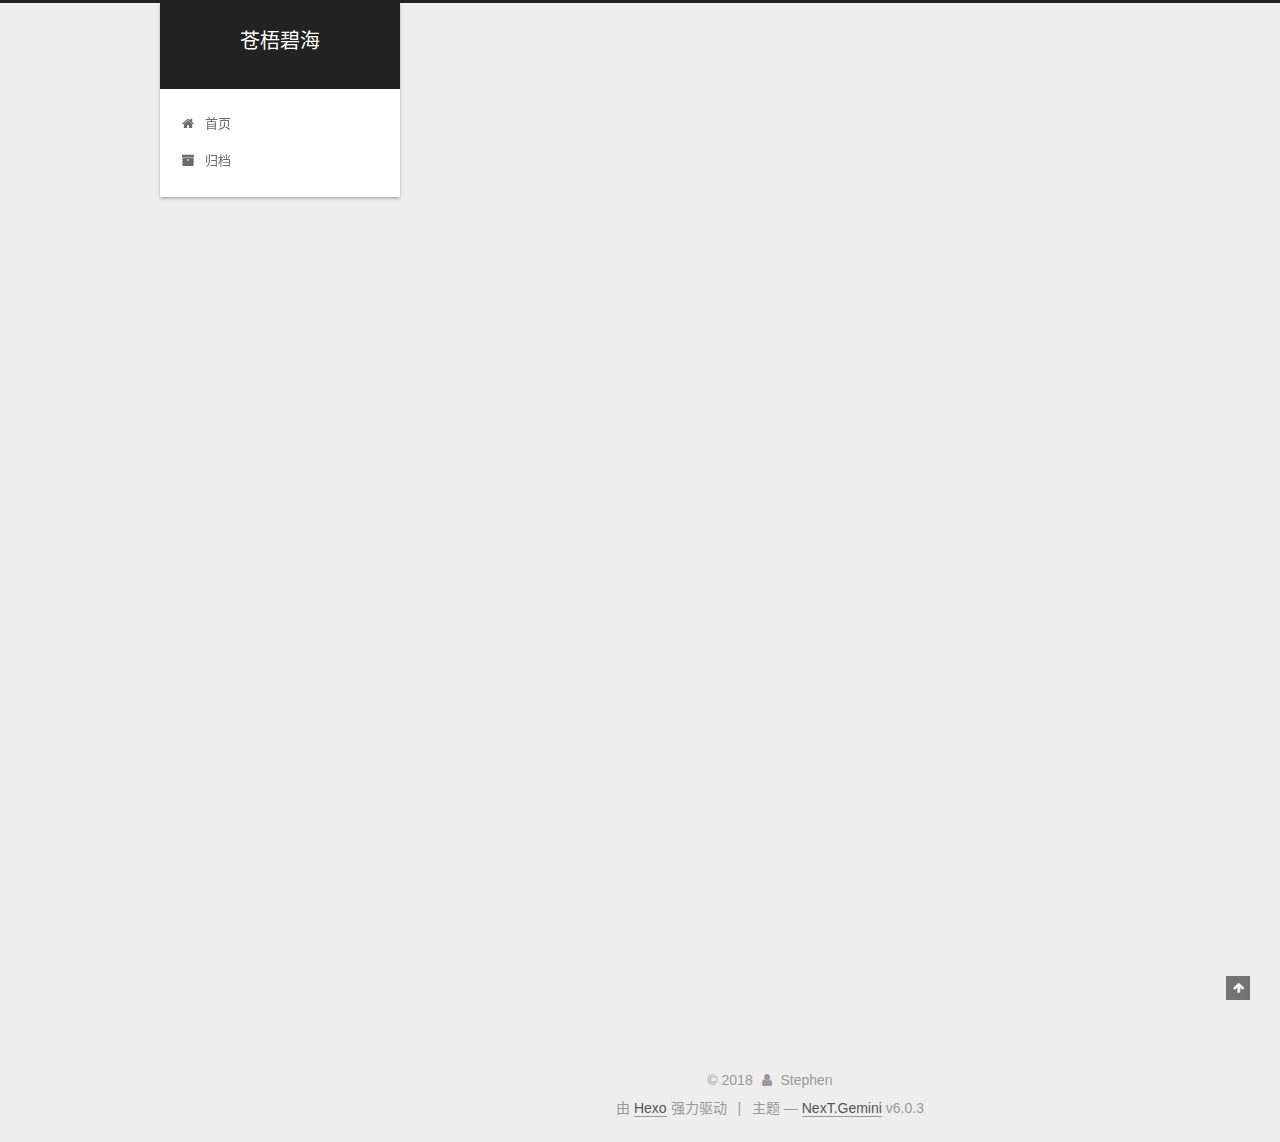
==== commit 977f5a05: "Site updated: 2018-02-08 07:00:25" ====
--- a/index.html
+++ b/index.html
@@ -1,89 +1,337 @@
 <!DOCTYPE html>
-<html>
+
+
+
+  
+
+
+<html class="theme-next gemini use-motion" lang="zh-CN">
 <head>
-  <meta charset="utf-8">
-  
-
-  
-  <title>苍梧碧海</title>
-  <meta name="viewport" content="width=device-width, initial-scale=1, maximum-scale=1">
-  <meta property="og:type" content="website">
+  <meta charset="UTF-8"/>
+<meta http-equiv="X-UA-Compatible" content="IE=edge" />
+<meta name="viewport" content="width=device-width, initial-scale=1, maximum-scale=1"/>
+<meta name="theme-color" content="#222">
+
+
+
+
+
+
+
+
+
+
+
+
+<meta http-equiv="Cache-Control" content="no-transform" />
+<meta http-equiv="Cache-Control" content="no-siteapp" />
+
+
+
+
+
+
+
+
+
+
+
+
+
+
+
+
+
+
+
+
+
+
+<link href="/lib/font-awesome/css/font-awesome.min.css?v=4.6.2" rel="stylesheet" type="text/css" />
+
+<link href="/css/main.css?v=6.0.3" rel="stylesheet" type="text/css" />
+
+
+  <link rel="apple-touch-icon" sizes="180x180" href="/images/apple-touch-icon-next.png?v=6.0.3">
+
+
+  <link rel="icon" type="image/png" sizes="32x32" href="/images/favicon-32x32-next.png?v=6.0.3">
+
+
+  <link rel="icon" type="image/png" sizes="16x16" href="/images/favicon-16x16-next.png?v=6.0.3">
+
+
+  <link rel="mask-icon" href="/images/logo.svg?v=6.0.3" color="#222">
+
+
+
+
+
+
+
+
+
+<script type="text/javascript" id="hexo.configurations">
+  var NexT = window.NexT || {};
+  var CONFIG = {
+    root: '/',
+    scheme: 'Gemini',
+    version: '6.0.3',
+    sidebar: {"position":"left","display":"post","offset":12,"b2t":false,"scrollpercent":false,"onmobile":false},
+    fancybox: false,
+    fastclick: false,
+    lazyload: false,
+    tabs: true,
+    motion: {"enable":true,"async":false,"transition":{"post_block":"fadeIn","post_header":"slideDownIn","post_body":"slideDownIn","coll_header":"slideLeftIn","sidebar":"slideUpIn"}},
+    algolia: {
+      applicationID: '',
+      apiKey: '',
+      indexName: '',
+      hits: {"per_page":10},
+      labels: {"input_placeholder":"Search for Posts","hits_empty":"We didn't find any results for the search: ${query}","hits_stats":"${hits} results found in ${time} ms"}
+    }
+  };
+</script>
+
+
+  
+
+
+
+
+  
+  <meta name="keywords" content="Hexo, NexT" />
+
+
+<meta property="og:type" content="website">
 <meta property="og:title" content="苍梧碧海">
 <meta property="og:url" content="http://yoursite.com/index.html">
 <meta property="og:site_name" content="苍梧碧海">
+<meta property="og:locale" content="zh-CN">
 <meta name="twitter:card" content="summary">
 <meta name="twitter:title" content="苍梧碧海">
-  
-    <link rel="alternate" href="/atom.xml" title="苍梧碧海" type="application/atom+xml">
-  
-  
-    <link rel="icon" href="/favicon.png">
-  
-  
-    <link href="//fonts.googleapis.com/css?family=Source+Code+Pro" rel="stylesheet" type="text/css">
-  
-  <link rel="stylesheet" href="/css/style.css">
+
+
+
+
+
+
+  <link rel="canonical" href="http://yoursite.com/"/>
+
+
+
+<script type="text/javascript" id="page.configurations">
+  CONFIG.page = {
+    sidebar: "",
+  };
+</script>
+  <title>苍梧碧海</title>
+  
+
+
+
+
+
+
+
+
+
+  <noscript>
+  <style type="text/css">
+    .use-motion .motion-element,
+    .use-motion .brand,
+    .use-motion .menu-item,
+    .sidebar-inner,
+    .use-motion .post-block,
+    .use-motion .pagination,
+    .use-motion .comments,
+    .use-motion .post-header,
+    .use-motion .post-body,
+    .use-motion .collection-title { opacity: initial; }
+
+    .use-motion .logo,
+    .use-motion .site-title,
+    .use-motion .site-subtitle {
+      opacity: initial;
+      top: initial;
+    }
+
+    .use-motion {
+      .logo-line-before i { left: initial; }
+      .logo-line-after i { right: initial; }
+    }
+  </style>
+</noscript>
+
 </head>
 
-<body>
-  <div id="container">
-    <div id="wrap">
-      <header id="header">
-  <div id="banner"></div>
-  <div id="header-outer" class="outer">
-    <div id="header-title" class="inner">
-      <h1 id="logo-wrap">
-        <a href="/" id="logo">苍梧碧海</a>
-      </h1>
-      
+<body itemscope itemtype="http://schema.org/WebPage" lang="zh-CN">
+
+  
+  
+    
+  
+
+  <div class="container sidebar-position-left 
+  page-home">
+    <div class="headband"></div>
+
+    <header id="header" class="header" itemscope itemtype="http://schema.org/WPHeader">
+      <div class="header-inner"> <div class="site-brand-wrapper">
+  <div class="site-meta ">
+    
+
+    <div class="custom-logo-site-title">
+      <a href="/"  class="brand" rel="start">
+        <span class="logo-line-before"><i></i></span>
+        <span class="site-title">苍梧碧海</span>
+        <span class="logo-line-after"><i></i></span>
+      </a>
     </div>
-    <div id="header-inner" class="inner">
-      <nav id="main-nav">
-        <a id="main-nav-toggle" class="nav-icon"></a>
-        
-          <a class="main-nav-link" href="/">Home</a>
-        
-          <a class="main-nav-link" href="/archives">Archives</a>
-        
-      </nav>
-      <nav id="sub-nav">
-        
-          <a id="nav-rss-link" class="nav-icon" href="/atom.xml" title="RSS Feed"></a>
-        
-        <a id="nav-search-btn" class="nav-icon" title="Suche"></a>
-      </nav>
-      <div id="search-form-wrap">
-        <form action="//google.com/search" method="get" accept-charset="UTF-8" class="search-form"><input type="search" name="q" class="search-form-input" placeholder="Search"><button type="submit" class="search-form-submit">&#xF002;</button><input type="hidden" name="sitesearch" value="http://yoursite.com"></form>
-      </div>
-    </div>
+      
+        <p class="site-subtitle"></p>
+      
   </div>
-</header>
-      <div class="outer">
-        <section id="main">
-  
-    <article id="post-hello-world" class="article article-type-post" itemscope itemprop="blogPost">
-  <div class="article-meta">
-    <a href="/2018/02/08/hello-world/" class="article-date">
-  <time datetime="2018-02-08T14:35:52.456Z" itemprop="datePublished">2018-02-08</time>
-</a>
-    
+
+  <div class="site-nav-toggle">
+    <button>
+      <span class="btn-bar"></span>
+      <span class="btn-bar"></span>
+      <span class="btn-bar"></span>
+    </button>
   </div>
-  <div class="article-inner">
-    
-    
-      <header class="article-header">
-        
-  
-    <h1 itemprop="name">
-      <a class="article-title" href="/2018/02/08/hello-world/">Hello World</a>
-    </h1>
-  
-
+</div>
+
+<nav class="site-nav">
+  
+
+  
+    <ul id="menu" class="menu">
+      
+        
+        <li class="menu-item menu-item-home">
+          <a href="/" rel="section">
+            <i class="menu-item-icon fa fa-fw fa-home"></i> <br />首页</a>
+        </li>
+      
+        
+        <li class="menu-item menu-item-archives">
+          <a href="/archives/" rel="section">
+            <i class="menu-item-icon fa fa-fw fa-archive"></i> <br />归档</a>
+        </li>
+      
+
+      
+    </ul>
+  
+
+  
+</nav>
+
+
+  
+
+
+
+ </div>
+    </header>
+
+    
+
+
+    <main id="main" class="main">
+      <div class="main-inner">
+        <div class="content-wrap">
+          <div id="content" class="content">
+            
+  <section id="posts" class="posts-expand">
+    
+      
+
+  
+
+  
+  
+  
+
+  
+
+  <article class="post post-type-normal" itemscope itemtype="http://schema.org/Article">
+  
+  
+  
+  <div class="post-block">
+    <link itemprop="mainEntityOfPage" href="http://yoursite.com/2018/02/08/hello-world/">
+
+    <span hidden itemprop="author" itemscope itemtype="http://schema.org/Person">
+      <meta itemprop="name" content="Stephen">
+      <meta itemprop="description" content="">
+      <meta itemprop="image" content="/images/avatar.gif">
+    </span>
+
+    <span hidden itemprop="publisher" itemscope itemtype="http://schema.org/Organization">
+      <meta itemprop="name" content="苍梧碧海">
+    </span>
+
+    
+      <header class="post-header">
+
+        
+        
+          <h1 class="post-title" itemprop="name headline">
+                
+                <a class="post-title-link" href="/2018/02/08/hello-world/" itemprop="url">Hello World</a></h1>
+        
+
+        <div class="post-meta">
+          <span class="post-time">
+            
+              <span class="post-meta-item-icon">
+                <i class="fa fa-calendar-o"></i>
+              </span>
+              
+                <span class="post-meta-item-text">发表于</span>
+              
+              <time title="创建于" itemprop="dateCreated datePublished" datetime="2018-02-08T06:35:52-08:00">2018-02-08</time>
+            
+
+            
+            
+
+            
+          </span>
+
+          
+
+          
+            
+          
+
+          
+          
+
+          
+
+          
+
+          
+
+        </div>
       </header>
     
-    <div class="article-entry" itemprop="articleBody">
-      
-        <p>Welcome to <a href="https://hexo.io/" target="_blank" rel="noopener">Hexo</a>! This is your very first post. Check <a href="https://hexo.io/docs/" target="_blank" rel="noopener">documentation</a> for more info. If you get any problems when using Hexo, you can find the answer in <a href="https://hexo.io/docs/troubleshooting.html" target="_blank" rel="noopener">troubleshooting</a> or you can ask me on <a href="https://github.com/hexojs/hexo/issues" target="_blank" rel="noopener">GitHub</a>.</p>
+
+    
+    
+    
+    <div class="post-body" itemprop="articleBody">
+
+      
+      
+
+      
+        
+          
+            <p>Welcome to <a href="https://hexo.io/" target="_blank" rel="noopener">Hexo</a>! This is your very first post. Check <a href="https://hexo.io/docs/" target="_blank" rel="noopener">documentation</a> for more info. If you get any problems when using Hexo, you can find the answer in <a href="https://hexo.io/docs/troubleshooting.html" target="_blank" rel="noopener">troubleshooting</a> or you can ask me on <a href="https://github.com/hexojs/hexo/issues" target="_blank" rel="noopener">GitHub</a>.</p>
 <h2 id="Quick-Start"><a href="#Quick-Start" class="headerlink" title="Quick Start"></a>Quick Start</h2><h3 id="Create-a-new-post"><a href="#Create-a-new-post" class="headerlink" title="Create a new post"></a>Create a new post</h3><figure class="highlight bash"><table><tr><td class="gutter"><pre><span class="line">1</span><br></pre></td><td class="code"><pre><span class="line">$ hexo new <span class="string">"My New Post"</span></span><br></pre></td></tr></table></figure>
 <p>More info: <a href="https://hexo.io/docs/writing.html" target="_blank" rel="noopener">Writing</a></p>
 <h3 id="Run-server"><a href="#Run-server" class="headerlink" title="Run server"></a>Run server</h3><figure class="highlight bash"><table><tr><td class="gutter"><pre><span class="line">1</span><br></pre></td><td class="code"><pre><span class="line">$ hexo server</span><br></pre></td></tr></table></figure>
@@ -93,91 +341,305 @@
 <h3 id="Deploy-to-remote-sites"><a href="#Deploy-to-remote-sites" class="headerlink" title="Deploy to remote sites"></a>Deploy to remote sites</h3><figure class="highlight bash"><table><tr><td class="gutter"><pre><span class="line">1</span><br></pre></td><td class="code"><pre><span class="line">$ hexo deploy</span><br></pre></td></tr></table></figure>
 <p>More info: <a href="https://hexo.io/docs/deployment.html" target="_blank" rel="noopener">Deployment</a></p>
 
+          
+        
       
     </div>
-    <footer class="article-footer">
-      <a data-url="http://yoursite.com/2018/02/08/hello-world/" data-id="cjdem409n00002yjxhr5o41yg" class="article-share-link">Teilen</a>
-      
+    
+    
+    
+
+    
+
+    
+
+    
+
+    <footer class="post-footer">
+      
+
+      
+
+      
+
+      
+      
+        <div class="post-eof"></div>
       
     </footer>
   </div>
   
-</article>
-
-
-  
-
-
-</section>
-        
-          <aside id="sidebar">
-  
-    
-
-  
-    
-
-  
-    
-  
-    
-  <div class="widget-wrap">
-    <h3 class="widget-title">Archiv</h3>
-    <div class="widget">
-      <ul class="archive-list"><li class="archive-list-item"><a class="archive-list-link" href="/archives/2018/02/">February 2018</a></li></ul>
+  
+  
+  </article>
+
+
+    
+  </section>
+
+  
+
+
+          </div>
+          
+
+        </div>
+        
+          
+  
+  <div class="sidebar-toggle">
+    <div class="sidebar-toggle-line-wrap">
+      <span class="sidebar-toggle-line sidebar-toggle-line-first"></span>
+      <span class="sidebar-toggle-line sidebar-toggle-line-middle"></span>
+      <span class="sidebar-toggle-line sidebar-toggle-line-last"></span>
     </div>
   </div>
 
-
-  
-    
-  <div class="widget-wrap">
-    <h3 class="widget-title">letzter Beitrag</h3>
-    <div class="widget">
-      <ul>
-        
-          <li>
-            <a href="/2018/02/08/hello-world/">Hello World</a>
-          </li>
-        
-      </ul>
+  <aside id="sidebar" class="sidebar">
+    
+    <div class="sidebar-inner">
+
+      
+
+      
+
+      <section class="site-overview-wrap sidebar-panel sidebar-panel-active">
+        <div class="site-overview">
+          <div class="site-author motion-element" itemprop="author" itemscope itemtype="http://schema.org/Person">
+            
+              <p class="site-author-name" itemprop="name">Stephen</p>
+              <p class="site-description motion-element" itemprop="description"></p>
+          </div>
+
+          
+            <nav class="site-state motion-element">
+              
+                <div class="site-state-item site-state-posts">
+                
+                  <a href="/archives/">
+                
+                    <span class="site-state-item-count">1</span>
+                    <span class="site-state-item-name">日志</span>
+                  </a>
+                </div>
+              
+
+              
+
+              
+            </nav>
+          
+
+          
+
+          
+
+          
+          
+
+          
+          
+
+          
+            
+          
+          
+
+        </div>
+      </section>
+
+      
+
+      
+
     </div>
+  </aside>
+
+
+        
+      </div>
+    </main>
+
+    <footer id="footer" class="footer">
+      <div class="footer-inner">
+        <div class="copyright">&copy; <span itemprop="copyrightYear">2018</span>
+  <span class="with-love">
+    <i class="fa fa-user"></i>
+  </span>
+  <span class="author" itemprop="copyrightHolder">Stephen</span>
+
+  
+
+  
+</div>
+
+
+
+
+  <div class="powered-by">由 <a class="theme-link" target="_blank" href="https://hexo.io">Hexo</a> 强力驱动</div>
+
+
+
+  <span class="post-meta-divider">|</span>
+
+
+
+  <div class="theme-info">主题 &mdash; <a class="theme-link" target="_blank" href="https://github.com/theme-next/hexo-theme-next">NexT.Gemini</a> v6.0.3</div>
+
+
+
+
+        
+
+
+
+
+
+
+
+        
+      </div>
+    </footer>
+
+    
+      <div class="back-to-top">
+        <i class="fa fa-arrow-up"></i>
+        
+      </div>
+    
+
+    
+
   </div>
 
   
-</aside>
-        
-      </div>
-      <footer id="footer">
-  
-  <div class="outer">
-    <div id="footer-info" class="inner">
-      &copy; 2018 Stephen<br>
-      Powered by <a href="http://hexo.io/" target="_blank">Hexo</a>
-    </div>
-  </div>
-</footer>
-    </div>
-    <nav id="mobile-nav">
-  
-    <a href="/" class="mobile-nav-link">Home</a>
-  
-    <a href="/archives" class="mobile-nav-link">Archives</a>
-  
-</nav>
-    
-
-<script src="//ajax.googleapis.com/ajax/libs/jquery/2.0.3/jquery.min.js"></script>
-
-
-  <link rel="stylesheet" href="/fancybox/jquery.fancybox.css">
-  <script src="/fancybox/jquery.fancybox.pack.js"></script>
-
-
-<script src="/js/script.js"></script>
-
-
-
-  </div>
+
+<script type="text/javascript">
+  if (Object.prototype.toString.call(window.Promise) !== '[object Function]') {
+    window.Promise = null;
+  }
+</script>
+
+
+
+
+
+
+
+
+
+
+
+
+
+
+
+
+
+
+
+
+
+
+
+
+
+
+  
+  
+    <script type="text/javascript" src="/lib/jquery/index.js?v=2.1.3"></script>
+  
+
+  
+  
+    <script type="text/javascript" src="/lib/velocity/velocity.min.js?v=1.2.1"></script>
+  
+
+  
+  
+    <script type="text/javascript" src="/lib/velocity/velocity.ui.min.js?v=1.2.1"></script>
+  
+
+
+  
+
+
+  <script type="text/javascript" src="/js/src/utils.js?v=6.0.3"></script>
+
+  <script type="text/javascript" src="/js/src/motion.js?v=6.0.3"></script>
+
+
+
+  
+  
+
+
+  <script type="text/javascript" src="/js/src/affix.js?v=6.0.3"></script>
+
+  <script type="text/javascript" src="/js/src/schemes/pisces.js?v=6.0.3"></script>
+
+
+
+  
+
+  
+
+
+  <script type="text/javascript" src="/js/src/bootstrap.js?v=6.0.3"></script>
+
+
+
+  
+
+
+
+	
+
+
+
+
+
+  
+
+
+
+
+
+  
+
+
+
+
+
+
+
+
+
+
+  
+
+
+
+
+
+  
+
+  
+
+  
+
+  
+
+  
+  
+
+  
+
+  
+
+  
+
+  
+
 </body>
-</html>+</html>
--- a/css/main.css
+++ b/css/main.css
@@ -0,0 +1,2912 @@
+/* normalize.css v3.0.2 | MIT License | git.io/normalize */
+html {
+  font-family: sans-serif; /* 1 */
+  -ms-text-size-adjust: 100%; /* 2 */
+  -webkit-text-size-adjust: 100%; /* 2 */
+}
+body {
+  margin: 0;
+}
+article,
+aside,
+details,
+figcaption,
+figure,
+footer,
+header,
+hgroup,
+main,
+menu,
+nav,
+section,
+summary {
+  display: block;
+}
+audio,
+canvas,
+progress,
+video {
+  display: inline-block; /* 1 */
+  vertical-align: baseline; /* 2 */
+}
+audio:not([controls]) {
+  display: none;
+  height: 0;
+}
+[hidden],
+template {
+  display: none;
+}
+a {
+  background-color: transparent;
+}
+a:active,
+a:hover {
+  outline: 0;
+}
+abbr[title] {
+  border-bottom: 1px dotted;
+}
+b,
+strong {
+  font-weight: bold;
+}
+dfn {
+  font-style: italic;
+}
+h1 {
+  font-size: 2em;
+  margin: 0.67em 0;
+}
+mark {
+  background: #ff0;
+  color: #000;
+}
+small {
+  font-size: 80%;
+}
+sub,
+sup {
+  font-size: 75%;
+  line-height: 0;
+  position: relative;
+  vertical-align: baseline;
+}
+sup {
+  top: -0.5em;
+}
+sub {
+  bottom: -0.25em;
+}
+img {
+  border: 0;
+}
+svg:not(:root) {
+  overflow: hidden;
+}
+figure {
+  margin: 1em 40px;
+}
+hr {
+  -moz-box-sizing: content-box;
+  box-sizing: content-box;
+  height: 0;
+}
+pre {
+  overflow: auto;
+}
+code,
+kbd,
+pre,
+samp {
+  font-family: monospace, monospace;
+  font-size: 1em;
+}
+button,
+input,
+optgroup,
+select,
+textarea {
+  color: inherit; /* 1 */
+  font: inherit; /* 2 */
+  margin: 0; /* 3 */
+}
+button {
+  overflow: visible;
+}
+button,
+select {
+  text-transform: none;
+}
+button,
+html input[type="button"],
+input[type="reset"],
+input[type="submit"] {
+  -webkit-appearance: button; /* 2 */
+  cursor: pointer; /* 3 */
+}
+button[disabled],
+html input[disabled] {
+  cursor: default;
+}
+button::-moz-focus-inner,
+input::-moz-focus-inner {
+  border: 0;
+  padding: 0;
+}
+input {
+  line-height: normal;
+}
+input[type="checkbox"],
+input[type="radio"] {
+  box-sizing: border-box; /* 1 */
+  padding: 0; /* 2 */
+}
+input[type="number"]::-webkit-inner-spin-button,
+input[type="number"]::-webkit-outer-spin-button {
+  height: auto;
+}
+input[type="search"] {
+  -webkit-appearance: textfield; /* 1 */
+  -moz-box-sizing: content-box;
+  -webkit-box-sizing: content-box; /* 2 */
+  box-sizing: content-box;
+}
+input[type="search"]::-webkit-search-cancel-button,
+input[type="search"]::-webkit-search-decoration {
+  -webkit-appearance: none;
+}
+fieldset {
+  border: 1px solid #c0c0c0;
+  margin: 0 2px;
+  padding: 0.35em 0.625em 0.75em;
+}
+legend {
+  border: 0; /* 1 */
+  padding: 0; /* 2 */
+}
+textarea {
+  overflow: auto;
+}
+optgroup {
+  font-weight: bold;
+}
+table {
+  border-collapse: collapse;
+  border-spacing: 0;
+}
+td,
+th {
+  padding: 0;
+}
+::selection {
+  background: #262a30;
+  color: #fff;
+}
+body {
+  position: relative;
+  font-family: 'Lato', "PingFang SC", "Microsoft YaHei", sans-serif;
+  font-size: 14px;
+  line-height: 2;
+  color: #555;
+  background: #eee;
+}
+@media (max-width: 767px) {
+  body {
+    padding-right: 0 !important;
+  }
+}
+@media (min-width: 768px) and (max-width: 991px) {
+  body {
+    padding-right: 0 !important;
+  }
+}
+@media (min-width: 1600px) {
+  body {
+    font-size: 16px;
+  }
+}
+h1,
+h2,
+h3,
+h4,
+h5,
+h6 {
+  margin: 0;
+  padding: 0;
+  font-weight: bold;
+  line-height: 1.5;
+  font-family: 'Lato', "PingFang SC", "Microsoft YaHei", sans-serif;
+}
+h2,
+h3,
+h4,
+h5,
+h6 {
+  margin: 20px 0 15px;
+}
+h1 {
+  font-size: 22px;
+}
+@media (max-width: 767px) {
+  h1 {
+    font-size: 18px;
+  }
+}
+h2 {
+  font-size: 20px;
+}
+@media (max-width: 767px) {
+  h2 {
+    font-size: 16px;
+  }
+}
+h3 {
+  font-size: 18px;
+}
+@media (max-width: 767px) {
+  h3 {
+    font-size: 14px;
+  }
+}
+h4 {
+  font-size: 16px;
+}
+@media (max-width: 767px) {
+  h4 {
+    font-size: 12px;
+  }
+}
+h5 {
+  font-size: 14px;
+}
+@media (max-width: 767px) {
+  h5 {
+    font-size: 10px;
+  }
+}
+h6 {
+  font-size: 12px;
+}
+@media (max-width: 767px) {
+  h6 {
+    font-size: 8px;
+  }
+}
+p {
+  margin: 0 0 20px 0;
+}
+a {
+  color: #555;
+  text-decoration: none;
+  outline: none;
+  border-bottom: 1px solid #999;
+  word-wrap: break-word;
+}
+a:hover {
+  color: #222;
+  border-bottom-color: #222;
+}
+blockquote {
+  margin: 0;
+  padding: 0;
+}
+img {
+  display: block;
+  margin: auto;
+  max-width: 100%;
+  height: auto;
+}
+hr {
+  margin: 40px 0;
+  height: 3px;
+  border: none;
+  background-color: #ddd;
+  background-image: repeating-linear-gradient(-45deg, #fff, #fff 4px, transparent 4px, transparent 8px);
+}
+blockquote {
+  padding: 0 15px;
+  color: #666;
+  border-left: 4px solid #ddd;
+}
+blockquote cite::before {
+  content: "-";
+  padding: 0 5px;
+}
+dt {
+  font-weight: 700;
+}
+dd {
+  margin: 0;
+  padding: 0;
+}
+kbd {
+  border: 1px solid #ccc;
+  border-radius: 0.2em;
+  box-shadow: 0.1em 0.1em 0.2em rgba(0,0,0,0.1);
+  background-color: #f9f9f9;
+  font-family: inherit;
+  background-image: -webkit-linear-gradient(top, #eee, #fff, #eee);
+  padding: 0.1em 0.3em;
+  white-space: nowrap;
+}
+.text-left {
+  text-align: left;
+}
+.text-center {
+  text-align: center;
+}
+.text-right {
+  text-align: right;
+}
+.text-justify {
+  text-align: justify;
+}
+.text-nowrap {
+  white-space: nowrap;
+}
+.text-lowercase {
+  text-transform: lowercase;
+}
+.text-uppercase {
+  text-transform: uppercase;
+}
+.text-capitalize {
+  text-transform: capitalize;
+}
+.center-block {
+  display: block;
+  margin-left: auto;
+  margin-right: auto;
+}
+.clearfix:before,
+.clearfix:after {
+  content: " ";
+  display: table;
+}
+.clearfix:after {
+  clear: both;
+}
+.pullquote {
+  width: 45%;
+}
+.pullquote.left {
+  float: left;
+  margin-left: 5px;
+  margin-right: 10px;
+}
+.pullquote.right {
+  float: right;
+  margin-left: 10px;
+  margin-right: 5px;
+}
+.affix.affix.affix {
+  position: fixed;
+}
+.translation {
+  margin-top: -20px;
+  font-size: 14px;
+  color: #999;
+}
+.scrollbar-measure {
+  width: 100px;
+  height: 100px;
+  overflow: scroll;
+  position: absolute;
+  top: -9999px;
+}
+.use-motion .motion-element {
+  opacity: 0;
+}
+table {
+  margin: 20px 0;
+  width: 100%;
+  border-collapse: collapse;
+  border-spacing: 0;
+  border: 1px solid #ddd;
+  font-size: 14px;
+  table-layout: fixed;
+  word-wrap: break-all;
+}
+table>tbody>tr:nth-of-type(odd) {
+  background-color: #f9f9f9;
+}
+table>tbody>tr:hover {
+  background-color: #f5f5f5;
+}
+caption,
+th,
+td {
+  padding: 8px;
+  text-align: left;
+  vertical-align: middle;
+  font-weight: normal;
+}
+th,
+td {
+  border-bottom: 3px solid #ddd;
+  border-right: 1px solid #eee;
+}
+th {
+  padding-bottom: 10px;
+  font-weight: 700;
+}
+td {
+  border-bottom-width: 1px;
+}
+html,
+body {
+  height: 100%;
+}
+.container {
+  position: relative;
+  min-height: 100%;
+}
+.header-inner {
+  margin: 0 auto;
+  padding: 100px 0 70px;
+  width: calc(100% - 252px);
+}
+@media (min-width: 1600px) {
+  .container .header-inner {
+    width: 900px;
+  }
+}
+.main {
+  padding-bottom: 150px;
+}
+.main-inner {
+  margin: 0 auto;
+  width: calc(100% - 252px);
+}
+@media (min-width: 1600px) {
+  .container .main-inner {
+    width: 900px;
+  }
+}
+.footer {
+  position: absolute;
+  left: 0;
+  bottom: 0;
+  width: 100%;
+  min-height: 50px;
+}
+.footer-inner {
+  box-sizing: border-box;
+  margin: 20px auto;
+  width: calc(100% - 252px);
+}
+@media (min-width: 1600px) {
+  .container .footer-inner {
+    width: 900px;
+  }
+}
+pre,
+.highlight {
+  overflow: auto;
+  margin: 20px 0;
+  padding: 0;
+  font-size: 14px;
+  color: #4d4d4c;
+  background: #f7f7f7;
+  line-height: 1.6;
+}
+pre,
+code {
+  font-family: consolas, Menlo, "PingFang SC", "Microsoft YaHei", monospace;
+}
+code {
+  padding: 2px 4px;
+  word-wrap: break-word;
+  color: #555;
+  background: #eee;
+  border-radius: 3px;
+  font-size: 14px;
+}
+pre {
+  padding: 10px;
+}
+pre code {
+  padding: 0;
+  color: #4d4d4c;
+  background: none;
+  text-shadow: none;
+}
+.highlight {
+  border-radius: 1px;
+}
+.highlight pre {
+  border: none;
+  margin: 0;
+  padding: 10px 0;
+}
+.highlight table {
+  margin: 0;
+  width: auto;
+  border: none;
+}
+.highlight td {
+  border: none;
+  padding: 0;
+}
+.highlight figcaption {
+  font-size: 1em;
+  color: #4d4d4c;
+  line-height: 1em;
+  margin-bottom: 1em;
+}
+.highlight figcaption:before,
+.highlight figcaption:after {
+  content: " ";
+  display: table;
+}
+.highlight figcaption:after {
+  clear: both;
+}
+.highlight figcaption a {
+  float: right;
+  color: #4d4d4c;
+}
+.highlight figcaption a:hover {
+  border-bottom-color: #4d4d4c;
+}
+.highlight .gutter pre {
+  padding-left: 10px;
+  padding-right: 10px;
+  color: #869194;
+  text-align: right;
+  background-color: #eff2f3;
+}
+.highlight .code pre {
+  width: 100%;
+  padding-left: 10px;
+  padding-right: 10px;
+  background-color: #f7f7f7;
+}
+.highlight .line {
+  height: 20px;
+}
+.gutter {
+  -webkit-user-select: none;
+  -moz-user-select: none;
+  -ms-user-select: none;
+  user-select: none;
+}
+.gist table {
+  width: auto;
+}
+.gist table td {
+  border: none;
+}
+pre .deletion {
+  background: #fdd;
+}
+pre .addition {
+  background: #dfd;
+}
+pre .meta {
+  color: #8959a8;
+}
+pre .comment {
+  color: #8e908c;
+}
+pre .variable,
+pre .attribute,
+pre .tag,
+pre .regexp,
+pre .ruby .constant,
+pre .xml .tag .title,
+pre .xml .pi,
+pre .xml .doctype,
+pre .html .doctype,
+pre .css .id,
+pre .css .class,
+pre .css .pseudo {
+  color: #c82829;
+}
+pre .number,
+pre .preprocessor,
+pre .built_in,
+pre .literal,
+pre .params,
+pre .constant,
+pre .command {
+  color: #f5871f;
+}
+pre .ruby .class .title,
+pre .css .rules .attribute,
+pre .string,
+pre .value,
+pre .inheritance,
+pre .header,
+pre .ruby .symbol,
+pre .xml .cdata,
+pre .special,
+pre .number,
+pre .formula {
+  color: #718c00;
+}
+pre .title,
+pre .css .hexcolor {
+  color: #3e999f;
+}
+pre .function,
+pre .python .decorator,
+pre .python .title,
+pre .ruby .function .title,
+pre .ruby .title .keyword,
+pre .perl .sub,
+pre .javascript .title,
+pre .coffeescript .title {
+  color: #4271ae;
+}
+pre .keyword,
+pre .javascript .function {
+  color: #8959a8;
+}
+.full-image.full-image.full-image.full-image {
+  border: none;
+  max-width: 100%;
+  width: auto;
+  margin: 20px auto 25px;
+}
+.blockquote-center,
+.page-home .post-type-quote blockquote,
+.page-post-detail .post-type-quote blockquote {
+  position: relative;
+  margin: 40px 0;
+  padding: 0;
+  border-left: none;
+  text-align: center;
+}
+.blockquote-center::before,
+.page-home .post-type-quote blockquote::before,
+.page-post-detail .post-type-quote blockquote::before,
+.blockquote-center::after,
+.page-home .post-type-quote blockquote::after,
+.page-post-detail .post-type-quote blockquote::after {
+  position: absolute;
+  content: ' ';
+  display: block;
+  width: 100%;
+  height: 24px;
+  opacity: 0.2;
+  background-repeat: no-repeat;
+  background-position: 0 -6px;
+  background-size: 22px 22px;
+}
+.blockquote-center::before,
+.page-home .post-type-quote blockquote::before,
+.page-post-detail .post-type-quote blockquote::before {
+  top: -20px;
+  background-image: url("../images/quote-l.svg");
+  border-top: 1px solid #ccc;
+}
+.blockquote-center::after,
+.page-home .post-type-quote blockquote::after,
+.page-post-detail .post-type-quote blockquote::after {
+  bottom: -20px;
+  background-image: url("../images/quote-r.svg");
+  border-bottom: 1px solid #ccc;
+  background-position: 100% 8px;
+}
+.blockquote-center p,
+.page-home .post-type-quote blockquote p,
+.page-post-detail .post-type-quote blockquote p,
+.blockquote-center div,
+.page-home .post-type-quote blockquote div,
+.page-post-detail .post-type-quote blockquote div {
+  text-align: center;
+}
+.post .post-body .group-picture img {
+  box-sizing: border-box;
+  padding: 0 3px;
+  border: none;
+}
+.post .group-picture-row {
+  overflow: hidden;
+  margin-top: 6px;
+}
+.post .group-picture-row:first-child {
+  margin-top: 0;
+}
+.post .group-picture-column {
+  float: left;
+}
+.page-post-detail .post-body .group-picture-column {
+  float: none;
+  margin-top: 10px;
+  width: auto !important;
+}
+.page-post-detail .post-body .group-picture-column img {
+  margin: 0 auto;
+}
+.page-archive .group-picture-container {
+  overflow: hidden;
+}
+.page-archive .group-picture-row {
+  float: left;
+}
+.page-archive .group-picture-row:first-child {
+  margin-top: 6px;
+}
+.page-archive .group-picture-column {
+  max-width: 150px;
+  max-height: 150px;
+}
+.post-body .note {
+  position: relative;
+  padding: 15px;
+  margin-bottom: 20px;
+  border: 1px solid #eee;
+  border-left-width: 5px;
+  border-radius: 3px;
+}
+.post-body .note h2,
+.post-body .note h3,
+.post-body .note h4,
+.post-body .note h5,
+.post-body .note h6 {
+  margin-top: 0;
+  margin-bottom: 0;
+  border-bottom: initial;
+  padding-top: 0 !important;
+}
+.post-body .note p:first-child,
+.post-body .note ul:first-child,
+.post-body .note ol:first-child,
+.post-body .note table:first-child,
+.post-body .note pre:first-child,
+.post-body .note blockquote:first-child {
+  margin-top: 0;
+}
+.post-body .note p:last-child,
+.post-body .note ul:last-child,
+.post-body .note ol:last-child,
+.post-body .note table:last-child,
+.post-body .note pre:last-child,
+.post-body .note blockquote:last-child {
+  margin-bottom: 0;
+}
+.post-body .note.default {
+  border-left-color: #777;
+}
+.post-body .note.default h2,
+.post-body .note.default h3,
+.post-body .note.default h4,
+.post-body .note.default h5,
+.post-body .note.default h6 {
+  color: #777;
+}
+.post-body .note.primary {
+  border-left-color: #6f42c1;
+}
+.post-body .note.primary h2,
+.post-body .note.primary h3,
+.post-body .note.primary h4,
+.post-body .note.primary h5,
+.post-body .note.primary h6 {
+  color: #6f42c1;
+}
+.post-body .note.info {
+  border-left-color: #428bca;
+}
+.post-body .note.info h2,
+.post-body .note.info h3,
+.post-body .note.info h4,
+.post-body .note.info h5,
+.post-body .note.info h6 {
+  color: #428bca;
+}
+.post-body .note.success {
+  border-left-color: #5cb85c;
+}
+.post-body .note.success h2,
+.post-body .note.success h3,
+.post-body .note.success h4,
+.post-body .note.success h5,
+.post-body .note.success h6 {
+  color: #5cb85c;
+}
+.post-body .note.warning {
+  border-left-color: #f0ad4e;
+}
+.post-body .note.warning h2,
+.post-body .note.warning h3,
+.post-body .note.warning h4,
+.post-body .note.warning h5,
+.post-body .note.warning h6 {
+  color: #f0ad4e;
+}
+.post-body .note.danger {
+  border-left-color: #d9534f;
+}
+.post-body .note.danger h2,
+.post-body .note.danger h3,
+.post-body .note.danger h4,
+.post-body .note.danger h5,
+.post-body .note.danger h6 {
+  color: #d9534f;
+}
+.post-body .label {
+  display: inline;
+  padding: 0 2px;
+  white-space: nowrap;
+}
+.post-body .label.default {
+  background-color: #f0f0f0;
+}
+.post-body .label.primary {
+  background-color: #efe6f7;
+}
+.post-body .label.info {
+  background-color: #e5f2f8;
+}
+.post-body .label.success {
+  background-color: #e7f4e9;
+}
+.post-body .label.warning {
+  background-color: #fcf6e1;
+}
+.post-body .label.danger {
+  background-color: #fae8eb;
+}
+.post-body .tabs {
+  position: relative;
+  display: block;
+  margin-bottom: 20px;
+  padding-top: 10px;
+}
+.post-body .tabs ul.nav-tabs {
+  margin: 0;
+  padding: 0;
+  display: flex;
+  margin-bottom: -1px;
+}
+@media (max-width: 413px) {
+  .post-body .tabs ul.nav-tabs {
+    display: block;
+    margin-bottom: 5px;
+  }
+}
+.post-body .tabs ul.nav-tabs li.tab {
+  list-style-type: none !important;
+  margin: 0 0.25em 0 0;
+  border-top: 3px solid transparent;
+  border-left: 1px solid transparent;
+  border-right: 1px solid transparent;
+}
+@media (max-width: 413px) {
+  .post-body .tabs ul.nav-tabs li.tab {
+    margin: initial;
+    border-top: 1px solid transparent;
+    border-left: 3px solid transparent;
+    border-right: 1px solid transparent;
+    border-bottom: 1px solid transparent;
+  }
+}
+.post-body .tabs ul.nav-tabs li.tab a {
+  outline: 0;
+  border-bottom: initial;
+  display: block;
+  line-height: 1.8em;
+  padding: 0.25em 0.75em;
+  transition-duration: 0.2s;
+  transition-timing-function: ease-out;
+  transition-delay: 0s;
+}
+.post-body .tabs ul.nav-tabs li.tab a i {
+  width: 1.285714285714286em;
+}
+.post-body .tabs ul.nav-tabs li.tab.active {
+  border-top: 3px solid #fc6423;
+  border-left: 1px solid #ddd;
+  border-right: 1px solid #ddd;
+  background-color: #fff;
+}
+@media (max-width: 413px) {
+  .post-body .tabs ul.nav-tabs li.tab.active {
+    border-top: 1px solid #ddd;
+    border-left: 3px solid #fc6423;
+    border-right: 1px solid #ddd;
+    border-bottom: 1px solid #ddd;
+  }
+}
+.post-body .tabs ul.nav-tabs li.tab.active a {
+  cursor: default;
+  color: #555;
+}
+.post-body .tabs .tab-content {
+  background-color: #fff;
+}
+.post-body .tabs .tab-content .tab-pane {
+  border: 1px solid #ddd;
+  padding: 20px 20px 0 20px;
+}
+.post-body .tabs .tab-content .tab-pane:not(.active) {
+  display: none !important;
+}
+.post-body .tabs .tab-content .tab-pane.active {
+  display: block !important;
+}
+.btn {
+  display: inline-block;
+  padding: 0 20px;
+  font-size: 14px;
+  color: #555;
+  background: #fff;
+  border: 2px solid #555;
+  text-decoration: none;
+  border-radius: 2px;
+  transition-property: background-color;
+  transition-duration: 0.2s;
+  transition-timing-function: ease-in-out;
+  transition-delay: 0s;
+  line-height: 2;
+}
+.btn:hover {
+  border-color: #222;
+  color: #fff;
+  background: #222;
+}
+.btn +.btn {
+  margin: 0 0 8px 8px;
+}
+.btn .fa-fw {
+  width: 1.285714285714286em;
+  text-align: left;
+}
+.btn-bar {
+  display: block;
+  width: 22px;
+  height: 2px;
+  background: #555;
+  border-radius: 1px;
+}
+.btn-bar+.btn-bar {
+  margin-top: 4px;
+}
+.pagination {
+  margin: 120px 0 40px;
+  text-align: center;
+  border-top: 1px solid #eee;
+}
+.page-number-basic,
+.pagination .prev,
+.pagination .next,
+.pagination .page-number,
+.pagination .space {
+  display: inline-block;
+  position: relative;
+  top: -1px;
+  margin: 0 10px;
+  padding: 0 11px;
+}
+@media (max-width: 767px) {
+  .page-number-basic,
+  .pagination .prev,
+  .pagination .next,
+  .pagination .page-number,
+  .pagination .space {
+    margin: 0 5px;
+  }
+}
+.pagination .prev,
+.pagination .next,
+.pagination .page-number {
+  border-bottom: 0;
+  border-top: 1px solid #eee;
+  transition-property: border-color;
+  transition-duration: 0.2s;
+  transition-timing-function: ease-in-out;
+  transition-delay: 0s;
+}
+.pagination .prev:hover,
+.pagination .next:hover,
+.pagination .page-number:hover {
+  border-top-color: #222;
+}
+.pagination .space {
+  padding: 0;
+  margin: 0;
+}
+.pagination .prev {
+  margin-left: 0;
+}
+.pagination .next {
+  margin-right: 0;
+}
+.pagination .page-number.current {
+  color: #fff;
+  background: #ccc;
+  border-top-color: #ccc;
+}
+@media (max-width: 767px) {
+  .pagination {
+    border-top: none;
+  }
+  .pagination .prev,
+  .pagination .next,
+  .pagination .page-number {
+    margin-bottom: 10px;
+    border-top: 0;
+    border-bottom: 1px solid #eee;
+    padding: 0 10px;
+  }
+  .pagination .prev:hover,
+  .pagination .next:hover,
+  .pagination .page-number:hover {
+    border-bottom-color: #222;
+  }
+}
+.comments {
+  margin: 60px 20px 0;
+}
+.tag-cloud {
+  text-align: center;
+}
+.tag-cloud a {
+  display: inline-block;
+  margin: 10px;
+}
+.back-to-top {
+  box-sizing: border-box;
+  position: fixed;
+  bottom: -100px;
+  right: 30px;
+  z-index: 1050;
+  padding: 0 6px;
+  width: 24px;
+  background: #222;
+  font-size: 12px;
+  opacity: 0.6;
+  color: #fff;
+  cursor: pointer;
+  text-align: center;
+  -webkit-transform: translateZ(0);
+  transition-property: bottom;
+  transition-duration: 0.2s;
+  transition-timing-function: ease-in-out;
+  transition-delay: 0s;
+}
+@media (min-width: 768px) and (max-width: 991px) {
+  .back-to-top {
+    display: none !important;
+  }
+}
+@media (max-width: 767px) {
+  .back-to-top {
+    display: none !important;
+  }
+}
+.back-to-top.back-to-top-on {
+  bottom: 30px;
+}
+.header {
+  background: transparent;
+}
+.header-inner {
+  position: relative;
+}
+.headband {
+  height: 3px;
+  background: #222;
+}
+.site-meta {
+  margin: 0;
+  text-align: center;
+}
+@media (max-width: 767px) {
+  .site-meta {
+    text-align: center;
+  }
+}
+.brand {
+  position: relative;
+  display: inline-block;
+  padding: 0 40px;
+  color: #fff;
+  background: #222;
+  border-bottom: none;
+}
+.brand:hover {
+  color: #fff;
+}
+.logo {
+  display: inline-block;
+  margin-right: 5px;
+  line-height: 36px;
+  vertical-align: top;
+}
+.site-title {
+  display: inline-block;
+  vertical-align: top;
+  line-height: 36px;
+  font-size: 20px;
+  font-weight: normal;
+  font-family: 'Lato', "PingFang SC", "Microsoft YaHei", sans-serif;
+}
+.site-subtitle {
+  margin-top: 10px;
+  font-size: 13px;
+  color: #ddd;
+}
+.use-motion .brand {
+  opacity: 0;
+}
+.use-motion .logo,
+.use-motion .site-title,
+.use-motion .site-subtitle {
+  opacity: 0;
+  position: relative;
+  top: -10px;
+}
+.site-nav-toggle {
+  display: none;
+  position: absolute;
+  top: 10px;
+  left: 10px;
+}
+@media (max-width: 767px) {
+  .site-nav-toggle {
+    display: block;
+  }
+}
+.site-nav-toggle button {
+  margin-top: 2px;
+  padding: 9px 10px;
+  background: transparent;
+  border: none;
+}
+@media (max-width: 767px) {
+  .site-nav {
+    display: none;
+    margin: 0 -10px;
+    padding: 0 10px;
+    clear: both;
+    border-top: 1px solid #ddd;
+  }
+}
+@media (min-width: 768px) and (max-width: 991px) {
+  .site-nav {
+    display: block !important;
+  }
+}
+@media (min-width: 992px) {
+  .site-nav {
+    display: block !important;
+  }
+}
+.menu {
+  margin-top: 20px;
+  padding-left: 0;
+  text-align: center;
+}
+.menu .menu-item {
+  display: inline-block;
+  margin: 0 10px;
+  list-style: none;
+}
+@media screen and (max-width: 767px) {
+  .menu .menu-item {
+    margin-top: 10px;
+  }
+}
+.menu .menu-item a {
+  display: block;
+  font-size: 13px;
+  line-height: inherit;
+  border-bottom: 1px solid transparent;
+  transition-property: border-color;
+  transition-duration: 0.2s;
+  transition-timing-function: ease-in-out;
+  transition-delay: 0s;
+}
+.menu .menu-item a:hover,
+.menu-item-active a {
+  border-bottom-color: #222;
+}
+.menu .menu-item .fa {
+  margin-right: 5px;
+}
+.use-motion .menu-item {
+  opacity: 0;
+}
+.post-body {
+  font-family: 'Lato', "PingFang SC", "Microsoft YaHei", sans-serif;
+}
+@media (max-width: 767px) {
+  .post-body {
+    word-break: break-word;
+  }
+}
+.post-body .fancybox img {
+  display: block !important;
+  margin: 0 auto;
+  cursor: pointer;
+  cursor: zoom-in;
+  cursor: -webkit-zoom-in;
+}
+.post-body .image-caption,
+.post-body .figure .caption {
+  margin: -20px auto 15px;
+  text-align: center;
+  font-size: 14px;
+  color: #999;
+  font-weight: bold;
+  line-height: 1;
+}
+.post-sticky-flag {
+  display: inline-block;
+  font-size: 16px;
+  -ms-transform: rotate(30deg);
+  -webkit-transform: rotate(30deg);
+  -moz-transform: rotate(30deg);
+  -ms-transform: rotate(30deg);
+  -o-transform: rotate(30deg);
+  transform: rotate(30deg);
+}
+.use-motion .post-block,
+.use-motion .pagination,
+.use-motion .comments {
+  opacity: 0;
+}
+.use-motion .post-header {
+  opacity: 0;
+}
+.use-motion .post-body {
+  opacity: 0;
+}
+.use-motion .collection-title {
+  opacity: 0;
+}
+.posts-expand {
+  padding-top: 40px;
+}
+@media (max-width: 767px) {
+  .posts-expand {
+    margin: 0 20px;
+  }
+  .post-body pre .gutter pre {
+    padding-right: 10px;
+  }
+  .post-body .highlight {
+    margin-left: 0px;
+    margin-right: 0px;
+    padding: 0;
+  }
+  .post-body .highlight .gutter pre {
+    padding-right: 10px;
+  }
+}
+@media (min-width: 992px) {
+  .posts-expand .post-body {
+    text-align: justify;
+  }
+}
+.posts-expand .post-body h2,
+.posts-expand .post-body h3,
+.posts-expand .post-body h4,
+.posts-expand .post-body h5,
+.posts-expand .post-body h6 {
+  padding-top: 10px;
+}
+.posts-expand .post-body h2 .header-anchor,
+.posts-expand .post-body h3 .header-anchor,
+.posts-expand .post-body h4 .header-anchor,
+.posts-expand .post-body h5 .header-anchor,
+.posts-expand .post-body h6 .header-anchor {
+  float: right;
+  margin-left: 10px;
+  color: #ccc;
+  border-bottom-style: none;
+  visibility: hidden;
+}
+.posts-expand .post-body h2 .header-anchor:hover,
+.posts-expand .post-body h3 .header-anchor:hover,
+.posts-expand .post-body h4 .header-anchor:hover,
+.posts-expand .post-body h5 .header-anchor:hover,
+.posts-expand .post-body h6 .header-anchor:hover {
+  color: inherit;
+}
+.posts-expand .post-body h2:hover .header-anchor,
+.posts-expand .post-body h3:hover .header-anchor,
+.posts-expand .post-body h4:hover .header-anchor,
+.posts-expand .post-body h5:hover .header-anchor,
+.posts-expand .post-body h6:hover .header-anchor {
+  visibility: visible;
+}
+.posts-expand .post-body ul li {
+  list-style: circle;
+}
+.posts-expand .post-body img {
+  box-sizing: border-box;
+  margin: auto;
+  padding: 3px;
+  border: 1px solid #ddd;
+}
+.posts-expand .post-body .fancybox img {
+  margin: 0 auto 25px;
+}
+@media (max-width: 767px) {
+  .posts-collapse {
+    margin: 0 20px;
+  }
+  .posts-collapse .post-title,
+  .posts-collapse .post-meta {
+    display: block;
+    width: auto;
+    text-align: left;
+  }
+}
+.posts-collapse {
+  position: relative;
+  z-index: 1010;
+  margin-left: 55px;
+}
+.posts-collapse::after {
+  content: " ";
+  position: absolute;
+  top: 20px;
+  left: 0;
+  margin-left: -2px;
+  width: 4px;
+  height: 100%;
+  background: #f5f5f5;
+  z-index: -1;
+}
+@media (max-width: 767px) {
+  .posts-collapse {
+    margin: 0 20px;
+  }
+}
+.posts-collapse .collection-title {
+  position: relative;
+  margin: 60px 0;
+}
+.posts-collapse .collection-title h1,
+.posts-collapse .collection-title h2 {
+  margin-left: 20px;
+}
+.posts-collapse .collection-title small {
+  color: #bbb;
+  margin-left: 5px;
+}
+.posts-collapse .collection-title::before {
+  content: " ";
+  position: absolute;
+  left: 0;
+  top: 50%;
+  margin-left: -4px;
+  margin-top: -4px;
+  width: 8px;
+  height: 8px;
+  background: #bbb;
+  border-radius: 50%;
+}
+.posts-collapse .post {
+  margin: 30px 0;
+}
+.posts-collapse .post-header {
+  position: relative;
+  transition-duration: 0.2s;
+  transition-timing-function: ease-in-out;
+  transition-delay: 0s;
+  transition-property: border;
+  border-bottom: 1px dashed #ccc;
+}
+.posts-collapse .post-header::before {
+  content: " ";
+  position: absolute;
+  left: 0;
+  top: 12px;
+  width: 6px;
+  height: 6px;
+  margin-left: -4px;
+  background: #bbb;
+  border-radius: 50%;
+  border: 1px solid #fff;
+  transition-duration: 0.2s;
+  transition-timing-function: ease-in-out;
+  transition-delay: 0s;
+  transition-property: background;
+}
+.posts-collapse .post-header:hover {
+  border-bottom-color: #666;
+}
+.posts-collapse .post-header:hover::before {
+  background: #222;
+}
+.posts-collapse .post-meta {
+  position: absolute;
+  font-size: 12px;
+  left: 20px;
+  top: 5px;
+}
+.posts-collapse .post-comments-count {
+  display: none;
+}
+.posts-collapse .post-title {
+  margin-left: 60px;
+  font-size: 16px;
+  font-weight: normal;
+  line-height: inherit;
+}
+.posts-collapse .post-title::after {
+  margin-left: 3px;
+  opacity: 0.6;
+}
+.posts-collapse .post-title a {
+  color: #666;
+  border-bottom: none;
+}
+.page-home .post-type-quote .post-header,
+.page-post-detail .post-type-quote .post-header,
+.page-home .post-type-quote .post-tags,
+.page-post-detail .post-type-quote .post-tags {
+  display: none;
+}
+.posts-expand .post-title {
+  text-align: center;
+  word-break: break-word;
+  font-weight: 400;
+}
+.posts-expand .post-title-link {
+  display: inline-block;
+  position: relative;
+  color: #555;
+  border-bottom: none;
+  line-height: 1.2;
+  vertical-align: top;
+}
+.posts-expand .post-title-link::before {
+  content: "";
+  position: absolute;
+  width: 100%;
+  height: 2px;
+  bottom: 0;
+  left: 0;
+  background-color: #000;
+  visibility: hidden;
+  -webkit-transform: scaleX(0);
+  -moz-transform: scaleX(0);
+  -ms-transform: scaleX(0);
+  -o-transform: scaleX(0);
+  transform: scaleX(0);
+  transition-duration: 0.2s;
+  transition-timing-function: ease-in-out;
+  transition-delay: 0s;
+}
+.posts-expand .post-title-link:hover::before {
+  visibility: visible;
+  -webkit-transform: scaleX(1);
+  -moz-transform: scaleX(1);
+  -ms-transform: scaleX(1);
+  -o-transform: scaleX(1);
+  transform: scaleX(1);
+}
+.posts-expand .post-title-link .fa {
+  font-size: 16px;
+}
+.posts-expand .post-meta {
+  margin: 3px 0 60px 0;
+  color: #999;
+  font-family: 'Lato', "PingFang SC", "Microsoft YaHei", sans-serif;
+  font-size: 12px;
+  text-align: center;
+}
+.posts-expand .post-meta .post-category-list {
+  display: inline-block;
+  margin: 0;
+  padding: 3px;
+}
+.posts-expand .post-meta .post-category-list-link {
+  color: #999;
+}
+.posts-expand .post-meta .post-description {
+  font-size: 14px;
+  margin-top: 2px;
+}
+.post-meta-divider {
+  margin: 0 0.5em;
+}
+.post-meta-item-icon {
+  margin-right: 3px;
+}
+@media (min-width: 768px) and (max-width: 991px) {
+  .post-meta-item-icon {
+    display: inline-block;
+  }
+}
+@media (max-width: 767px) {
+  .post-meta-item-icon {
+    display: inline-block;
+  }
+}
+@media (min-width: 768px) and (max-width: 991px) {
+  .post-meta-item-text {
+    display: none;
+  }
+}
+@media (max-width: 767px) {
+  .post-meta-item-text {
+    display: none;
+  }
+}
+@media (max-width: 767px) {
+  .posts-expand .post-comments-count {
+    display: none;
+  }
+}
+.post-button {
+  margin-top: 40px;
+}
+.posts-expand .post-tags {
+  margin-top: 40px;
+  text-align: center;
+}
+.posts-expand .post-tags a {
+  display: inline-block;
+  margin-right: 10px;
+  font-size: 13px;
+}
+.post-nav {
+  display: table;
+  margin-top: 15px;
+  width: 100%;
+  border-top: 1px solid #eee;
+}
+.post-nav-divider {
+  display: table-cell;
+  width: 10%;
+}
+.post-nav-item {
+  display: table-cell;
+  padding: 10px 0 0 0;
+  width: 45%;
+  vertical-align: top;
+}
+.post-nav-item a {
+  position: relative;
+  display: block;
+  line-height: 25px;
+  font-size: 14px;
+  color: #555;
+  border-bottom: none;
+}
+.post-nav-item a:hover {
+  color: #222;
+  border-bottom: none;
+}
+.post-nav-item a:active {
+  top: 2px;
+}
+.post-nav-item .fa {
+  position: absolute;
+  top: 8px;
+  left: 0;
+  font-size: 12px;
+}
+.post-nav-next a {
+  padding-left: 15px;
+}
+.post-nav-prev {
+  text-align: right;
+}
+.post-nav-prev a {
+  padding-right: 15px;
+}
+.post-nav-prev .fa {
+  right: 0;
+  left: auto;
+}
+.posts-expand .post-eof {
+  display: block;
+  margin: 80px auto 60px;
+  width: 8%;
+  height: 1px;
+  background: #ccc;
+  text-align: center;
+}
+.post:last-child .post-eof.post-eof.post-eof {
+  display: none;
+}
+.post-gallery {
+  display: table;
+  table-layout: fixed;
+  width: 100%;
+  border-collapse: separate;
+}
+.post-gallery-row {
+  display: table-row;
+}
+.post-gallery .post-gallery-img {
+  display: table-cell;
+  text-align: center;
+  vertical-align: middle;
+  border: none;
+}
+.post-gallery .post-gallery-img img {
+  max-width: 100%;
+  max-height: 100%;
+  border: none;
+}
+.fancybox-close,
+.fancybox-close:hover {
+  border: none;
+}
+.rtl.post-body p,
+.rtl.post-body a,
+.rtl.post-body h1,
+.rtl.post-body h2,
+.rtl.post-body h3,
+.rtl.post-body h4,
+.rtl.post-body h5,
+.rtl.post-body h6,
+.rtl.post-body li,
+.rtl.post-body ul,
+.rtl.post-body ol {
+  direction: rtl;
+  font-family: UKIJ Ekran;
+}
+.rtl.post-title {
+  font-family: UKIJ Ekran;
+}
+.sidebar {
+  position: fixed;
+  right: 0;
+  top: 0;
+  bottom: 0;
+  width: 0;
+  z-index: 1040;
+  box-shadow: inset 0 2px 6px #000;
+  background: #222;
+  -webkit-transform: translateZ(0);
+}
+.sidebar a,
+.sidebar .exturl {
+  color: #999;
+  border-bottom-color: #555;
+}
+.sidebar a:hover,
+.sidebar .exturl:hover {
+  color: #eee;
+}
+@media (min-width: 768px) and (max-width: 991px) {
+  .sidebar {
+    display: none !important;
+  }
+}
+@media (max-width: 767px) {
+  .sidebar {
+    display: none !important;
+  }
+}
+.sidebar-inner {
+  position: relative;
+  padding: 20px 10px;
+  color: #999;
+  text-align: center;
+}
+.site-overview-wrap {
+  overflow: hidden;
+}
+.site-overview {
+  overflow-y: auto;
+  overflow-x: hidden;
+}
+.sidebar-toggle {
+  position: fixed;
+  right: 30px;
+  bottom: 45px;
+  width: 14px;
+  height: 14px;
+  padding: 5px;
+  background: #222;
+  line-height: 0;
+  z-index: 1050;
+  cursor: pointer;
+  -webkit-transform: translateZ(0);
+}
+@media (min-width: 768px) and (max-width: 991px) {
+  .sidebar-toggle {
+    display: none !important;
+  }
+}
+@media (max-width: 767px) {
+  .sidebar-toggle {
+    display: none !important;
+  }
+}
+.sidebar-toggle-line {
+  position: relative;
+  display: inline-block;
+  vertical-align: top;
+  height: 2px;
+  width: 100%;
+  background: #fff;
+  margin-top: 3px;
+}
+.sidebar-toggle-line:first-child {
+  margin-top: 0;
+}
+.site-author-image {
+  display: block;
+  margin: 0 auto;
+  padding: 2px;
+  max-width: 120px;
+  height: auto;
+  border: 1px solid #eee;
+}
+.site-author-name {
+  margin: 0;
+  text-align: center;
+  color: #222;
+  font-weight: 600;
+}
+.site-description {
+  margin-top: 0;
+  text-align: center;
+  font-size: 13px;
+  color: #999;
+}
+.site-state {
+  overflow: hidden;
+  line-height: 1.4;
+  white-space: nowrap;
+  text-align: center;
+}
+.site-state-item {
+  display: inline-block;
+  padding: 0 15px;
+  border-left: 1px solid #eee;
+}
+.site-state-item:first-child {
+  border-left: none;
+}
+.site-state-item a {
+  border-bottom: none;
+}
+.site-state-item-count {
+  display: block;
+  text-align: center;
+  color: inherit;
+  font-weight: 600;
+  font-size: 16px;
+}
+.site-state-item-name {
+  font-size: 13px;
+  color: #999;
+}
+.feed-link {
+  margin-top: 20px;
+}
+.feed-link a {
+  display: inline-block;
+  padding: 0 15px;
+  color: #fc6423;
+  border: 1px solid #fc6423;
+  border-radius: 4px;
+}
+.feed-link a i {
+  color: #fc6423;
+  font-size: 14px;
+}
+.feed-link a:hover {
+  color: #fff;
+  background: #fc6423;
+}
+.feed-link a:hover i {
+  color: #fff;
+}
+.links-of-author {
+  margin-top: 20px;
+}
+.links-of-author a,
+.links-of-author .exturl {
+  display: inline-block;
+  vertical-align: middle;
+  margin-right: 10px;
+  margin-bottom: 10px;
+  border-bottom-color: #555;
+  font-size: 13px;
+}
+.links-of-author a:before,
+.links-of-author .exturl:before {
+  display: inline-block;
+  vertical-align: middle;
+  margin-right: 3px;
+  content: " ";
+  width: 4px;
+  height: 4px;
+  border-radius: 50%;
+  background: #61ffbd;
+}
+.links-of-blogroll {
+  font-size: 13px;
+}
+.links-of-blogroll-title {
+  margin-top: 20px;
+  font-size: 14px;
+  font-weight: 600;
+}
+.links-of-blogroll-list {
+  margin: 0;
+  padding: 0;
+  list-style: none;
+}
+.links-of-blogroll-item {
+  padding: 2px 10px;
+}
+.links-of-blogroll-item a {
+  max-width: 280px;
+  box-sizing: border-box;
+  display: inline-block;
+  overflow: hidden;
+  white-space: nowrap;
+  text-overflow: ellipsis;
+}
+.sidebar-nav {
+  margin: 0 0 20px;
+  padding-left: 0;
+}
+.sidebar-nav li {
+  display: inline-block;
+  cursor: pointer;
+  border-bottom: 1px solid transparent;
+  font-size: 14px;
+  color: #555;
+}
+.sidebar-nav li:hover {
+  color: #fc6423;
+}
+.page-post-detail .sidebar-nav-toc {
+  padding: 0 5px;
+}
+.page-post-detail .sidebar-nav-overview {
+  margin-left: 10px;
+}
+.sidebar-nav .sidebar-nav-active {
+  color: #fc6423;
+  border-bottom-color: #fc6423;
+}
+.sidebar-nav .sidebar-nav-active:hover {
+  color: #fc6423;
+}
+.sidebar-panel {
+  display: none;
+}
+.sidebar-panel-active {
+  display: block;
+}
+.post-toc-empty {
+  font-size: 14px;
+  color: #666;
+}
+.post-toc-wrap {
+  overflow: hidden;
+}
+.post-toc {
+  overflow: auto;
+}
+.post-toc ol {
+  margin: 0;
+  padding: 0 2px 5px 10px;
+  text-align: left;
+  list-style: none;
+  font-size: 14px;
+}
+.post-toc ol > ol {
+  padding-left: 0;
+}
+.post-toc ol a {
+  transition-duration: 0.2s;
+  transition-timing-function: ease-in-out;
+  transition-delay: 0s;
+  transition-property: all;
+  color: #666;
+  border-bottom-color: #ccc;
+}
+.post-toc ol a:hover {
+  color: #000;
+  border-bottom-color: #000;
+}
+.post-toc .nav-item {
+  overflow: hidden;
+  text-overflow: ellipsis;
+  text-align: justify;
+  white-space: nowrap;
+  line-height: 1.8;
+}
+.post-toc .nav .nav-child {
+  display: none;
+}
+.post-toc .nav .active > .nav-child {
+  display: block;
+}
+.post-toc .nav .active-current > .nav-child {
+  display: block;
+}
+.post-toc .nav .active-current > .nav-child > .nav-item {
+  display: block;
+}
+.post-toc .nav .active > a {
+  color: #fc6423;
+  border-bottom-color: #fc6423;
+}
+.post-toc .nav .active-current > a {
+  color: #fc6423;
+}
+.post-toc .nav .active-current > a:hover {
+  color: #fc6423;
+}
+.footer {
+  font-size: 14px;
+  color: #999;
+}
+.footer img {
+  border: none;
+}
+.footer-inner {
+  text-align: center;
+}
+.with-love {
+  display: inline-block;
+  margin: 0 5px;
+}
+.powered-by,
+.theme-info {
+  display: inline-block;
+}
+.cc-license {
+  margin-top: 10px;
+  text-align: center;
+}
+.cc-license .cc-opacity {
+  opacity: 0.7;
+  border-bottom: none;
+}
+.cc-license .cc-opacity:hover {
+  opacity: 0.9;
+}
+.cc-license img {
+  display: inline-block;
+}
+.post-spread {
+  margin-top: 20px;
+  text-align: center;
+}
+.jiathis_style {
+  display: inline-block;
+}
+.jiathis_style a {
+  border: none;
+}
+.fa {
+  font-family: FontAwesome !important;
+}
+.post-spread {
+  margin-top: 20px;
+  text-align: center;
+}
+.bdshare-slide-button-box a {
+  border: none;
+}
+.bdsharebuttonbox {
+  display: inline-block;
+}
+.bdsharebuttonbox a {
+  border: none;
+}
+.local-search-pop-overlay {
+  position: fixed;
+  width: 100%;
+  height: 100%;
+  top: 0;
+  left: 0;
+  z-index: 2080;
+  background-color: rgba(0,0,0,0.3);
+}
+.local-search-popup {
+  display: none;
+  position: fixed;
+  top: 10%;
+  left: 50%;
+  margin-left: -350px;
+  width: 700px;
+  height: 80%;
+  padding: 0;
+  background: #fff;
+  color: #333;
+  z-index: 9999;
+  border-radius: 5px;
+}
+@media (max-width: 767px) {
+  .local-search-popup {
+    padding: 0;
+    top: 0;
+    left: 0;
+    margin: 0;
+    width: 100%;
+    height: 100%;
+    border-radius: 0;
+  }
+}
+.local-search-popup ul.search-result-list {
+  padding: 0;
+  margin: 0 5px;
+}
+.local-search-popup p.search-result {
+  border-bottom: 1px dashed #ccc;
+  padding: 5px 0;
+}
+.local-search-popup a.search-result-title {
+  font-weight: bold;
+  font-size: 16px;
+}
+.local-search-popup .search-keyword {
+  border-bottom: 1px dashed #f00;
+  font-weight: bold;
+  color: #f00;
+}
+.local-search-popup .local-search-header {
+  padding: 5px;
+  height: 36px;
+  background: #f5f5f5;
+  border-top-left-radius: 5px;
+  border-top-right-radius: 5px;
+}
+.local-search-popup #local-search-result {
+  overflow: auto;
+  position: relative;
+  padding: 5px 25px;
+  height: calc(100% - 55px);
+}
+.local-search-popup .local-search-input-wrapper {
+  display: inline-block;
+  width: calc(100% - 90px);
+  height: 36px;
+  line-height: 36px;
+  padding: 0 5px;
+}
+.local-search-popup .local-search-input-wrapper input {
+  padding: 8px 0;
+  height: 20px;
+  display: block;
+  width: 100%;
+  outline: none;
+  border: none;
+  background: transparent;
+  vertical-align: middle;
+}
+.local-search-popup .search-icon,
+.local-search-popup .popup-btn-close {
+  display: inline-block;
+  font-size: 18px;
+  color: #999;
+  height: 36px;
+  width: 18px;
+  padding-left: 10px;
+  padding-right: 10px;
+}
+.local-search-popup .search-icon {
+  float: left;
+}
+.local-search-popup .popup-btn-close {
+  border-left: 1px solid #eee;
+  float: right;
+  cursor: pointer;
+}
+.local-search-popup #no-result {
+  position: absolute;
+  left: 50%;
+  top: 50%;
+  -webkit-transform: translate(-50%, -50%);
+  -webkit-transform: translate(-50%, -50%);
+  -moz-transform: translate(-50%, -50%);
+  -ms-transform: translate(-50%, -50%);
+  -o-transform: translate(-50%, -50%);
+  transform: translate(-50%, -50%);
+  color: #ccc;
+}
+.site-uv,
+.site-pv,
+.page-pv {
+  display: inline-block;
+}
+.site-uv .busuanzi-value,
+.site-pv .busuanzi-value,
+.page-pv .busuanzi-value {
+  margin: 0 5px;
+}
+.site-uv {
+  margin-right: 10px;
+}
+.site-uv::after {
+  content: "|";
+  padding-left: 10px;
+}
+.page-archive .archive-page-counter {
+  position: relative;
+  top: 3px;
+  left: 20px;
+}
+@media (max-width: 767px) {
+  .page-archive .archive-page-counter {
+    top: 5px;
+  }
+}
+.page-archive .posts-collapse .archive-move-on {
+  position: absolute;
+  top: 11px;
+  left: 0;
+  margin-left: -6px;
+  width: 10px;
+  height: 10px;
+  opacity: 0.5;
+  background: #555;
+  border: 1px solid #fff;
+  border-radius: 50%;
+}
+.category-all-page .category-all-title {
+  text-align: center;
+}
+.category-all-page .category-all {
+  margin-top: 20px;
+}
+.category-all-page .category-list {
+  margin: 0;
+  padding: 0;
+  list-style: none;
+}
+.category-all-page .category-list-item {
+  margin: 5px 10px;
+}
+.category-all-page .category-list-count {
+  color: #bbb;
+}
+.category-all-page .category-list-count:before {
+  display: inline;
+  content: " (";
+}
+.category-all-page .category-list-count:after {
+  display: inline;
+  content: ") ";
+}
+.category-all-page .category-list-child {
+  padding-left: 10px;
+}
+#schedule ul#event-list {
+  padding-left: 30px;
+}
+#schedule ul#event-list hr {
+  margin: 20px 0 45px 0 !important;
+  background: #222;
+}
+#schedule ul#event-list hr:after {
+  display: inline-block;
+  content: 'NOW';
+  background: #222;
+  color: #fff;
+  font-weight: bold;
+  text-align: right;
+  padding: 0 5px;
+}
+#schedule ul#event-list li.event {
+  margin: 20px 0px;
+  background: #f9f9f9;
+  padding-left: 10px;
+  min-height: 40px;
+}
+#schedule ul#event-list li.event h2.event-summary {
+  margin: 0;
+  padding-bottom: 3px;
+}
+#schedule ul#event-list li.event h2.event-summary:before {
+  display: inline-block;
+  font-family: FontAwesome;
+  font-size: 8px;
+  content: '\f111';
+  vertical-align: middle;
+  margin-right: 25px;
+  color: #bbb;
+}
+#schedule ul#event-list li.event span.event-relative-time {
+  display: inline-block;
+  font-size: 12px;
+  font-weight: 400;
+  padding-left: 12px;
+  color: #bbb;
+}
+#schedule ul#event-list li.event span.event-details {
+  display: block;
+  color: #bbb;
+  margin-left: 56px;
+  padding-top: 3px;
+  padding-bottom: 6px;
+  text-indent: -24px;
+  line-height: 18px;
+}
+#schedule ul#event-list li.event span.event-details:before {
+  text-indent: 0;
+  display: inline-block;
+  width: 14px;
+  font-family: FontAwesome;
+  text-align: center;
+  margin-right: 9px;
+  color: #bbb;
+}
+#schedule ul#event-list li.event span.event-details.event-location:before {
+  content: '\f041';
+}
+#schedule ul#event-list li.event span.event-details.event-duration:before {
+  content: '\f017';
+}
+#schedule ul#event-list li.event-past {
+  background: #fcfcfc;
+}
+#schedule ul#event-list li.event-past > * {
+  opacity: 0.6;
+}
+#schedule ul#event-list li.event-past h2.event-summary {
+  color: #bbb;
+}
+#schedule ul#event-list li.event-past h2.event-summary:before {
+  color: #dfdfdf;
+}
+#schedule ul#event-list li.event-now {
+  background: #222;
+  color: #fff;
+  padding: 15px 0 15px 10px;
+}
+#schedule ul#event-list li.event-now h2.event-summary:before {
+  -webkit-transform: scale(1.2);
+  -moz-transform: scale(1.2);
+  -ms-transform: scale(1.2);
+  -o-transform: scale(1.2);
+  transform: scale(1.2);
+  color: #fff;
+  animation: dot-flash 1s alternate infinite ease-in-out;
+}
+#schedule ul#event-list li.event-now * {
+  color: #fff !important;
+}
+@-moz-keyframes dot-flash {
+  from {
+    opacity: 1;
+    -webkit-transform: scale(1.1);
+    -moz-transform: scale(1.1);
+    -ms-transform: scale(1.1);
+    -o-transform: scale(1.1);
+    transform: scale(1.1);
+  }
+  to {
+    opacity: 0;
+    -webkit-transform: scale(1);
+    -moz-transform: scale(1);
+    -ms-transform: scale(1);
+    -o-transform: scale(1);
+    transform: scale(1);
+  }
+}
+@-webkit-keyframes dot-flash {
+  from {
+    opacity: 1;
+    -webkit-transform: scale(1.1);
+    -moz-transform: scale(1.1);
+    -ms-transform: scale(1.1);
+    -o-transform: scale(1.1);
+    transform: scale(1.1);
+  }
+  to {
+    opacity: 0;
+    -webkit-transform: scale(1);
+    -moz-transform: scale(1);
+    -ms-transform: scale(1);
+    -o-transform: scale(1);
+    transform: scale(1);
+  }
+}
+@-o-keyframes dot-flash {
+  from {
+    opacity: 1;
+    -webkit-transform: scale(1.1);
+    -moz-transform: scale(1.1);
+    -ms-transform: scale(1.1);
+    -o-transform: scale(1.1);
+    transform: scale(1.1);
+  }
+  to {
+    opacity: 0;
+    -webkit-transform: scale(1);
+    -moz-transform: scale(1);
+    -ms-transform: scale(1);
+    -o-transform: scale(1);
+    transform: scale(1);
+  }
+}
+@keyframes dot-flash {
+  from {
+    opacity: 1;
+    -webkit-transform: scale(1.1);
+    -moz-transform: scale(1.1);
+    -ms-transform: scale(1.1);
+    -o-transform: scale(1.1);
+    transform: scale(1.1);
+  }
+  to {
+    opacity: 0;
+    -webkit-transform: scale(1);
+    -moz-transform: scale(1);
+    -ms-transform: scale(1);
+    -o-transform: scale(1);
+    transform: scale(1);
+  }
+}
+.page-post-detail .sidebar-toggle-line {
+  background: #fc6423;
+}
+.page-post-detail .comments {
+  overflow: hidden;
+}
+.header {
+  position: relative;
+  margin: 0 auto;
+  width: 75%;
+}
+@media (min-width: 768px) and (max-width: 991px) {
+  .header {
+    width: auto;
+  }
+}
+@media (max-width: 767px) {
+  .header {
+    width: auto;
+  }
+}
+.header-inner {
+  position: absolute;
+  top: 0;
+  overflow: hidden;
+  padding: 0;
+  width: 240px;
+  background: #fff;
+  box-shadow: 0 2px 2px 0 rgba(0,0,0,0.12), 0 3px 1px -2px rgba(0,0,0,0.06), 0 1px 5px 0 rgba(0,0,0,0.12);
+  border-radius: initial;
+}
+@media (min-width: 1600px) {
+  .container .header-inner {
+    width: 240px;
+  }
+}
+@media (min-width: 768px) and (max-width: 991px) {
+  .header-inner {
+    position: relative;
+    width: auto;
+    border-radius: initial;
+  }
+}
+@media (max-width: 767px) {
+  .header-inner {
+    position: relative;
+    width: auto;
+    border-radius: initial;
+  }
+}
+.main:before,
+.main:after {
+  content: " ";
+  display: table;
+}
+.main:after {
+  clear: both;
+}
+@media (min-width: 768px) and (max-width: 991px) {
+  .main {
+    padding-bottom: 100px;
+  }
+}
+@media (max-width: 767px) {
+  .main {
+    padding-bottom: 100px;
+  }
+}
+.container .main-inner {
+  width: 75%;
+}
+@media (min-width: 768px) and (max-width: 991px) {
+  .container .main-inner {
+    width: auto;
+  }
+}
+@media (max-width: 767px) {
+  .container .main-inner {
+    width: auto;
+  }
+}
+.content-wrap {
+  float: right;
+  box-sizing: border-box;
+  padding: 40px;
+  width: calc(100% - 252px);
+  background: #fff;
+  min-height: 700px;
+  box-shadow: 0 2px 2px 0 rgba(0,0,0,0.12), 0 3px 1px -2px rgba(0,0,0,0.06), 0 1px 5px 0 rgba(0,0,0,0.12);
+  border-radius: initial;
+}
+@media (min-width: 768px) and (max-width: 991px) {
+  .content-wrap {
+    width: 100%;
+    padding: 20px;
+    border-radius: initial;
+  }
+}
+@media (max-width: 767px) {
+  .content-wrap {
+    width: 100%;
+    padding: 20px;
+    min-height: auto;
+    border-radius: initial;
+  }
+}
+.sidebar {
+  position: static;
+  float: left;
+  margin-top: 300px;
+  width: 240px;
+  background: #eee;
+  box-shadow: none;
+}
+@media (min-width: 768px) and (max-width: 991px) {
+  .sidebar {
+    display: none;
+  }
+}
+@media (max-width: 767px) {
+  .sidebar {
+    display: none;
+  }
+}
+.sidebar-toggle {
+  display: none;
+}
+.footer-inner {
+  width: 75%;
+  padding-left: 260px;
+}
+@media (min-width: 768px) and (max-width: 991px) {
+  .footer-inner {
+    width: auto;
+    padding-left: 0 !important;
+    padding-right: 0 !important;
+  }
+}
+@media (max-width: 767px) {
+  .footer-inner {
+    width: auto;
+    padding-left: 0 !important;
+    padding-right: 0 !important;
+  }
+}
+.sidebar-position-right .header-inner {
+  right: 0;
+}
+.sidebar-position-right .content-wrap {
+  float: left;
+}
+.sidebar-position-right .sidebar {
+  float: right;
+}
+.sidebar-position-right .footer-inner {
+  padding-left: 0;
+  padding-right: 260px;
+}
+.site-brand-wrapper {
+  position: relative;
+}
+.site-meta {
+  padding: 20px 0;
+  color: #fff;
+  background: #222;
+}
+@media (min-width: 768px) and (max-width: 991px) {
+  .site-meta {
+    box-shadow: 0 0 16px rgba(0,0,0,0.5);
+  }
+}
+@media (max-width: 767px) {
+  .site-meta {
+    box-shadow: 0 0 16px rgba(0,0,0,0.5);
+  }
+}
+.brand {
+  padding: 0;
+  background: none;
+}
+.brand:hover {
+  color: #fff;
+}
+.site-subtitle {
+  margin: 10px 10px 0;
+  font-weight: initial;
+}
+.site-search form {
+  display: none;
+}
+.site-nav {
+  border-top: none;
+}
+@media (min-width: 768px) and (max-width: 991px) {
+  .site-nav {
+    display: none !important;
+  }
+}
+@media (min-width: 768px) and (max-width: 991px) {
+  .site-nav-on {
+    display: block !important;
+  }
+}
+.menu .menu-item {
+  display: block;
+  margin: 0;
+}
+.menu .menu-item a {
+  position: relative;
+  box-sizing: border-box;
+  padding: 5px 20px;
+  text-align: left;
+  line-height: inherit;
+  transition-property: background-color;
+  transition-duration: 0.2s;
+  transition-timing-function: ease-in-out;
+  transition-delay: 0s;
+}
+.menu .menu-item a:hover,
+.menu-item-active a {
+  background: #f9f9f9;
+  border-bottom-color: #fff;
+}
+.menu .menu-item .badge {
+  display: inline-block;
+  padding: 2px 5px;
+  font-weight: 700;
+  line-height: 1;
+  color: #fff;
+  text-align: center;
+  white-space: nowrap;
+  vertical-align: middle;
+  background-color: #ccc;
+  border-radius: 10px;
+  float: right;
+  margin: 0.35em 0 0 0;
+  text-shadow: 1px 1px 0px rgba(0,0,0,0.1);
+}
+.menu .menu-item br {
+  display: none;
+}
+.menu-item-active a:after {
+  content: " ";
+  position: absolute;
+  top: 50%;
+  margin-top: -3px;
+  right: 15px;
+  width: 6px;
+  height: 6px;
+  border-radius: 50%;
+  background-color: #bbb;
+}
+.btn-bar {
+  background-color: #fff;
+}
+.site-nav-toggle {
+  left: 20px;
+  top: 50%;
+  -webkit-transform: translateY(-50%);
+  -webkit-transform: translateY(-50%);
+  -moz-transform: translateY(-50%);
+  -ms-transform: translateY(-50%);
+  -o-transform: translateY(-50%);
+  transform: translateY(-50%);
+}
+@media (min-width: 768px) and (max-width: 991px) {
+  .site-nav-toggle {
+    display: block;
+  }
+}
+.use-motion .sidebar .motion-element {
+  opacity: 1;
+}
+.sidebar {
+  margin-left: -100%;
+  right: auto;
+  bottom: auto;
+  -webkit-transform: none;
+}
+.sidebar-inner {
+  box-sizing: border-box;
+  width: 240px;
+  color: #555;
+  background: #fff;
+  box-shadow: 0 2px 2px 0 rgba(0,0,0,0.12), 0 3px 1px -2px rgba(0,0,0,0.06), 0 1px 5px 0 rgba(0,0,0,0.12), 0 -1px 0.5px 0 rgba(0,0,0,0.09);
+  border-radius: initial;
+  opacity: 0;
+}
+.sidebar-inner.affix {
+  position: fixed;
+  top: 12px;
+}
+.sidebar-inner.affix-bottom {
+  position: absolute;
+}
+.site-overview {
+  text-align: left;
+}
+.site-author:before,
+.site-author:after {
+  content: " ";
+  display: table;
+}
+.site-author:after {
+  clear: both;
+}
+.sidebar a,
+.sidebar .exturl {
+  color: #555;
+}
+.sidebar a:hover,
+.sidebar .exturl:hover {
+  color: #222;
+}
+.site-state-item {
+  padding: 0 10px;
+}
+.links-of-author-item a:before,
+.links-of-author-item .exturl:before {
+  display: none;
+}
+.links-of-author-item a,
+.links-of-author-item .exturl {
+  border-bottom: none;
+  text-decoration: underline;
+}
+.feed-link {
+  border-top: 1px dotted #ccc;
+  border-bottom: 1px dotted #ccc;
+  text-align: center;
+}
+.feed-link a {
+  display: block;
+  color: #fc6423;
+  border: none;
+}
+.feed-link a:hover {
+  background: none;
+  color: #e34603;
+}
+.feed-link a:hover i {
+  color: #e34603;
+}
+.links-of-author {
+  display: flex;
+  flex-wrap: wrap;
+  justify-content: center;
+}
+.links-of-author .exturl {
+  font-size: 13px;
+}
+.links-of-author-item {
+  margin: 5px 0 0;
+  width: 50%;
+}
+.links-of-author-item a,
+.links-of-author-item .exturl {
+  max-width: 216px;
+  box-sizing: border-box;
+  display: inline-block;
+  margin-right: 0;
+  margin-bottom: 0;
+  padding: 0 5px;
+  overflow: hidden;
+  white-space: nowrap;
+  text-overflow: ellipsis;
+}
+.links-of-author-item a,
+.links-of-author-item .exturl {
+  display: block;
+  text-decoration: none;
+}
+.links-of-author-item a:hover,
+.links-of-author-item .exturl:hover {
+  border-radius: 4px;
+  background: #eee;
+}
+.links-of-author-item .fa {
+  margin-right: 2px;
+  font-size: 16px;
+}
+.links-of-author-item .fa-globe {
+  font-size: 15px;
+}
+.links-of-blogroll {
+  text-align: center;
+  margin-top: 20px;
+  padding: 3px 0 0;
+  border-top: 1px dotted #ccc;
+}
+.links-of-blogroll-title {
+  margin-top: 0;
+}
+.links-of-blogroll-item {
+  padding: 0;
+}
+.links-of-blogroll-inline:before,
+.links-of-blogroll-inline:after {
+  content: " ";
+  display: table;
+}
+.links-of-blogroll-inline:after {
+  clear: both;
+}
+.links-of-blogroll-inline .links-of-blogroll-item {
+  margin: 5px 0 0;
+  width: 50%;
+  display: inline-block;
+  width: unset;
+}
+.links-of-blogroll-inline .links-of-blogroll-item a,
+.links-of-blogroll-inline .links-of-blogroll-item .exturl {
+  max-width: 216px;
+  box-sizing: border-box;
+  display: inline-block;
+  margin-right: 0;
+  margin-bottom: 0;
+  padding: 0 5px;
+  overflow: hidden;
+  white-space: nowrap;
+  text-overflow: ellipsis;
+}
+.content-wrap {
+  padding: initial;
+  background: initial;
+  box-shadow: initial;
+  border-radius: initial;
+}
+.post-block {
+  padding: 40px;
+  background: #fff;
+  box-shadow: 0 2px 2px 0 rgba(0,0,0,0.12), 0 3px 1px -2px rgba(0,0,0,0.06), 0 1px 5px 0 rgba(0,0,0,0.12);
+  border-radius: initial;
+}
+#posts > article + article .post-block {
+  margin-top: 12px;
+  box-shadow: 0 2px 2px 0 rgba(0,0,0,0.12), 0 3px 1px -2px rgba(0,0,0,0.06), 0 1px 5px 0 rgba(0,0,0,0.12), 0 -1px 0.5px 0 rgba(0,0,0,0.09);
+  border-radius: initial;
+}
+.comments {
+  padding: 40px;
+  margin: initial;
+  margin-top: 12px;
+  background: #fff;
+  box-shadow: 0 2px 2px 0 rgba(0,0,0,0.12), 0 3px 1px -2px rgba(0,0,0,0.06), 0 1px 5px 0 rgba(0,0,0,0.12), 0 -1px 0.5px 0 rgba(0,0,0,0.09);
+  border-radius: initial;
+}
+.posts-expand {
+  padding-top: initial;
+}
+.post-nav-divider {
+  width: 4%;
+}
+.post-nav-item {
+  width: 48%;
+}
+.post-eof,
+.post-spread {
+  display: none !important;
+}
+.pagination {
+  margin: 12px 0 0;
+  border-top: initial;
+  background: #fff;
+  box-shadow: 0 2px 2px 0 rgba(0,0,0,0.12), 0 3px 1px -2px rgba(0,0,0,0.06), 0 1px 5px 0 rgba(0,0,0,0.12), 0 -1px 0.5px 0 rgba(0,0,0,0.09);
+  border-radius: initial;
+  padding: 10px 0 10px;
+}
+.pagination .prev,
+.pagination .next,
+.pagination .page-number {
+  margin-bottom: initial;
+  top: initial;
+}
+.main {
+  padding-bottom: initial;
+}
+.footer {
+  bottom: auto;
+}
+.post-header h1,
+.post-header h2 {
+  margin: initial;
+}
+.posts-expand .post-title-link {
+  line-height: inherit;
+}
+.posts-expand .post-title {
+  font-size: 1.7em;
+}
+.post-body h1 {
+  font-size: 1.6em;
+  border-bottom: 1px solid #eee;
+}
+.post-body h2 {
+  font-size: 1.45em;
+  border-bottom: 1px solid #eee;
+}
+.post-body h3 {
+  font-size: 1.3em;
+  border-bottom: 1px dotted #eee;
+}
+.post-body h4 {
+  font-size: 1.2em;
+}
+.post-body h5 {
+  font-size: 1.07em;
+}
+.post-body h6 {
+  font-size: 1.03em;
+}
+@media (min-width: 768px) and (max-width: 991px) {
+  .content-wrap {
+    padding: 10px;
+  }
+  .posts-expand {
+    margin: initial;
+  }
+  .posts-expand .post-button {
+    margin-top: 20px;
+  }
+  .post-block {
+    padding: 20px;
+    box-shadow: 0 2px 2px 0 rgba(0,0,0,0.12), 0 3px 1px -2px rgba(0,0,0,0.06), 0 1px 5px 0 rgba(0,0,0,0.12), 0 -1px 0.5px 0 rgba(0,0,0,0.09);
+    border-radius: initial;
+  }
+  #posts > article + article .post-block {
+    margin-top: 10px;
+  }
+  .comments {
+    margin-top: 10px;
+    padding: 10px 20px;
+  }
+  .pagination {
+    margin: 10px 0 0;
+  }
+}
+@media (max-width: 767px) {
+  .content-wrap {
+    padding: 8px;
+  }
+  .posts-expand {
+    margin: initial;
+  }
+  .posts-expand .post-button {
+    margin-top: 12px;
+  }
+  .posts-expand img {
+    padding: initial !important;
+  }
+  .post-block {
+    padding: 12px;
+    min-height: auto;
+    box-shadow: 0 2px 2px 0 rgba(0,0,0,0.12), 0 3px 1px -2px rgba(0,0,0,0.06), 0 1px 5px 0 rgba(0,0,0,0.12), 0 -1px 0.5px 0 rgba(0,0,0,0.09);
+    border-radius: initial;
+  }
+  #posts > article + article .post-block {
+    margin-top: 8px;
+  }
+  .comments {
+    margin-top: 8px;
+    padding: 0 12px;
+  }
+  .pagination {
+    margin: 8px 0 0;
+  }
+}
